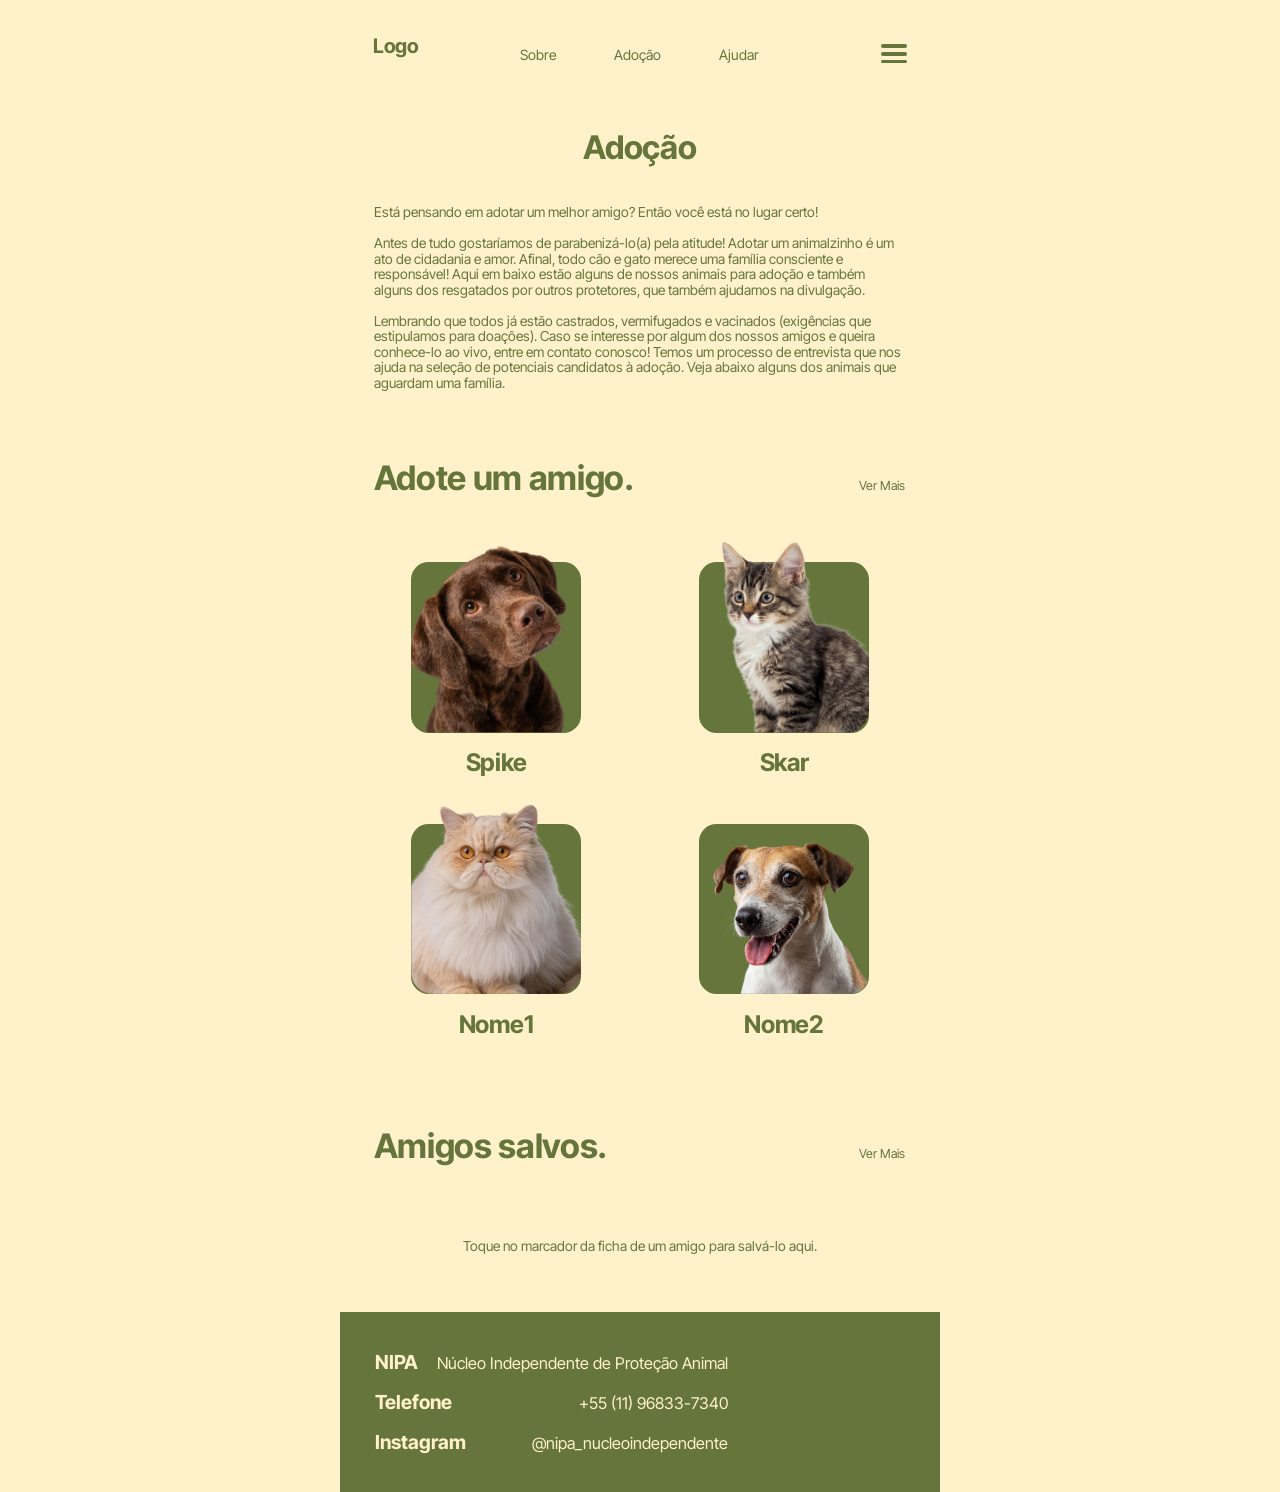
==== adocao.html @ 6dbbf48a "Novo endereco: nipa-animal.github.io Co-Authored-By: Claude Opus 5.5 <noreply@anthropic.com>" ====
<!DOCTYPE html>
<html lang="pt-BR">
<head>
  <meta charset="UTF-8">
  <meta name="viewport" content="width=device-width, initial-scale=1">
  <title>Adoção — NIPA</title>
  <meta name="theme-color" content="#fff2cb">
  <meta name="description" content="Adote um cão ou gato resgatado pelo NIPA. Todos castrados, vermifugados e vacinados, esperando uma família responsável em São Paulo.">
  <link rel="canonical" href="https://nipa-animal.github.io/adocao.html">
  <meta property="og:type" content="website">
  <meta property="og:locale" content="pt_BR">
  <meta property="og:site_name" content="NIPA — Núcleo Independente de Proteção Animal">
  <meta property="og:title" content="Adoção — NIPA">
  <meta property="og:description" content="Adote um cão ou gato resgatado pelo NIPA. Todos castrados, vermifugados e vacinados, esperando uma família responsável em São Paulo.">
  <meta property="og:url" content="https://nipa-animal.github.io/adocao.html">
  <meta property="og:image" content="https://nipa-animal.github.io/assets/Asset%201Imagens.png">
  <link rel="preconnect" href="https://fonts.googleapis.com">
  <link rel="preconnect" href="https://fonts.gstatic.com" crossorigin>
  <link href="https://fonts.googleapis.com/css2?family=Inter+Tight:wght@400;700;800&display=swap" rel="stylesheet">
  <link rel="stylesheet" href="css/style.css">
</head>
<body>
  <header class="header">
    <a class="header__logo" href="index.html">Logo</a>
    <nav class="header__nav" aria-label="Principal">
      <a href="sobre.html">Sobre</a>
      <a href="adocao.html" aria-current="page">Adoção</a>
      <a href="ajudar.html">Ajudar</a>
    </nav>
    <button class="burger" type="button" aria-label="Abrir menu" aria-expanded="false" data-menu-abrir><span></span><span></span><span></span></button>
  </header>

  <main>
    <h1 class="titulo-pag">Adoção</h1>
    <div class="adocao-texto">
      <p>Está pensando em adotar um melhor amigo? Então você está no lugar certo!</p>
      <p>Antes de tudo gostaríamos de parabenizá-lo(a) pela atitude! Adotar um animalzinho é um ato de cidadania e amor. Afinal, todo cão e gato merece uma família consciente e responsável! Aqui em baixo estão alguns de nossos animais para adoção e também alguns dos resgatados por outros protetores, que também ajudamos na divulgação.</p>
      <p>Lembrando que todos já estão castrados, vermifugados e vacinados (exigências que estipulamos para doações). Caso se interesse por algum dos nossos amigos e queira conhece-lo ao vivo, entre em contato conosco! Temos um processo de entrevista que nos ajuda na seleção de potenciais candidatos à adoção. Veja abaixo alguns dos animais que aguardam uma família.</p>
    </div>

    <section aria-labelledby="adote-titulo">
      <div class="secao-head secao-head--adote">
        <h2 id="adote-titulo">Adote um amigo.</h2>
        <a href="adote.html">Ver Mais</a>
      </div>
      <div class="grade" data-grade-adote></div>
    </section>

    <section aria-labelledby="salvos-titulo">
      <div class="secao-head secao-head--salvos">
        <h2 id="salvos-titulo">Amigos salvos.</h2>
        <a href="salvos.html">Ver Mais</a>
      </div>
      <div class="grade grade--salvos" data-grade-salvos></div>
    </section>
  </main>

  <footer class="footer">
    <dl>
      <div class="footer__linha"><dt>NIPA</dt><dd>Núcleo Independente de Proteção Animal</dd></div>
      <div class="footer__linha"><dt>Telefone</dt><dd><a href="tel:+5511968337340">+55 (11) 96833-7340</a></dd></div>
      <div class="footer__linha"><dt>Instagram</dt><dd><a href="https://instagram.com/nipa_nucleoindependente" target="_blank" rel="noopener">@nipa_nucleoindependente</a></dd></div>
    </dl>
  </footer>

  <div class="folha-bg" data-folha-bg hidden>
    <div class="folha" role="dialog" aria-modal="true" aria-labelledby="folha-titulo" data-folha></div>
  </div>

  <script src="js/main.js"></script>
  <script src="js/dados.js"></script>
  <script src="js/folha.js"></script>
  <script src="js/adocao.js"></script>
</body>
</html>
---- css/style.css ----
/* =========================================================
   NIPA — versão mobile, fiel ao layout (prancheta de 480 pt).
   Escala: 1rem = 10 pt do layout (a página inteira escala com a
   largura da tela). Ex.: 26 pt no layout = 2.6rem.
   ========================================================= */

@font-face {
  font-family: "Milligram";
  src: local("Milligram Regular"), local("Milligram-Regular"),
       url("../assets/fonts/Milligram-Regular.woff2") format("woff2"),
       url("../assets/fonts/Milligram-Regular.otf") format("opentype");
  font-weight: 400;
  font-display: swap;
}
@font-face {
  font-family: "Milligram";
  src: local("Milligram Bold"), local("Milligram-Bold"),
       url("../assets/fonts/Milligram-Bold.woff2") format("woff2"),
       url("../assets/fonts/Milligram-Bold.otf") format("opentype");
  font-weight: 700;
  font-display: swap;
}

:root {
  --creme: #fff2cb;
  --verde: #65753c;
  --verde-claro: #8b995f;
  --fonte: "Milligram", "Inter Tight", "Inter", system-ui, sans-serif;
}

*, *::before, *::after { box-sizing: border-box; }
html {
  font-size: min(calc(100vw / 48), 12.5px);
  -webkit-text-size-adjust: 100%;
  text-size-adjust: 100%;
  background: var(--creme);
}
body {
  margin: 0 auto;
  max-width: 48rem;
  background: var(--creme);
  color: var(--verde);
  font-family: var(--fonte);
  font-size: 1.1rem;
  line-height: 1.24rem;
  -webkit-font-smoothing: antialiased;
  overflow-x: clip;
  display: flex; flex-direction: column; min-height: 100vh; min-height: 100dvh;
}
body.travado { overflow: hidden; }
img { display: block; max-width: none; }
a { color: inherit; text-decoration: none; }
h1, h2, h3, p { margin: 0; font-weight: 400; }
h1, h2, h3 { font-weight: 700; letter-spacing: -0.01em; }
button { font: inherit; color: inherit; cursor: pointer; padding: 0; border: 0; background: none; }
:focus-visible { outline: 0.2rem solid var(--verde-claro); outline-offset: 0.2rem; }
.sr-only { position: absolute; width: 1px; height: 1px; overflow: hidden; clip: rect(0 0 0 0); white-space: nowrap; }

/* ---------- Botões ---------- */
.btn {
  display: inline-flex; align-items: center; justify-content: center;
  height: 1.9rem; min-width: 6.2rem; padding: 0 1.2rem;
  border-radius: 0.33rem;
  font-size: 1rem; font-weight: 800; line-height: 1; white-space: nowrap;
}
.btn--creme { background: var(--creme); color: var(--verde); }
.btn--verde { background: var(--verde); color: var(--creme); }

/* ---------- Header (medidas do layout) ---------- */
.header { position: sticky; top: 0; z-index: 80; flex: none; height: 7.27rem; background: var(--creme); transition: box-shadow .25s; }
.header.rolou { box-shadow: 0 0.4rem 1.6rem rgba(47, 56, 24, .12); }
body > main { flex: 1 0 auto; }
body > .footer { flex: none; }
.header__logo { position: absolute; left: 2.66rem; top: 2.85rem; font-size: 1.6rem; line-height: 1.6rem; font-weight: 700; letter-spacing: -0.02em; }
.header__nav a { position: absolute; top: 3.85rem; font-size: 1.13rem; line-height: 1.13rem; }
.header__nav a:nth-child(1) { left: 14.37rem; }
.header__nav a:nth-child(2) { left: 21.89rem; }
.header__nav a:nth-child(3) { left: 30.29rem; }
.burger { position: absolute; left: 43.1rem; top: 3.3rem; width: 2.4rem; height: 1.6rem; }
.burger span { position: absolute; left: 0.2rem; width: 2.05rem; height: 0.284rem; border-radius: 0.2rem; background: var(--verde); }
.burger span:nth-child(1) { top: 0.24rem; }
.burger span:nth-child(2) { top: 0.86rem; }
.burger span:nth-child(3) { top: 1.48rem; }

/* Menu (hambúrguer) */
.menu-bg { position: fixed; inset: 0; z-index: 90; background: rgba(47, 56, 24, .45); opacity: 0; pointer-events: none; transition: opacity .25s; }
.menu {
  position: fixed; top: 0; right: 0; bottom: 0; z-index: 100; width: 26rem;
  background: var(--verde); color: var(--creme); padding: 2.6rem 2.6rem;
  display: flex; flex-direction: column; gap: 1.6rem;
  transform: translateX(100%); transition: transform .3s;
}
.menu-aberto .menu { transform: none; }
.menu-aberto .menu-bg { opacity: 1; pointer-events: auto; }
.menu__fechar { align-self: flex-end; font-size: 3rem; line-height: 1; color: var(--creme); }
.menu a { font-size: 2rem; line-height: 2.4rem; font-weight: 700; }

/* ---------- Footer ---------- */
.footer { background: var(--verde); color: var(--creme); height: 14.4rem; padding-top: 3.3rem; }
.footer--claro { background: var(--creme); color: var(--verde); }
.footer dl { margin: 0; width: 28.3rem; margin-left: 2.77rem; }
.footer__linha { display: flex; justify-content: space-between; align-items: baseline; height: 3.2rem; }
.footer dt { font-size: 1.55rem; line-height: 1.55rem; font-weight: 700; }
.footer dd { margin: 0; font-size: 1.3rem; line-height: 1.3rem; }

/* ---------- Moldura (foto que "sai" do quadrado) ---------- */
.moldura { position: relative; width: 13.65rem; height: 13.65rem; }
.moldura::before { content: ""; position: absolute; inset: 0; background: var(--verde); border-radius: 1.4rem; }
.moldura--creme::before { background: var(--creme); }
.moldura img {
  position: absolute; left: 0; bottom: 0; width: 100%; height: auto;
  clip-path: inset(-100% 0 0 0 round 0 0 1.4rem 1.4rem);
}

/* =========================================================
   HOME
   ========================================================= */
.hero {
  position: relative; height: 24.83rem; color: var(--creme);
  background: url("../assets/Asset 1Imagens.png") center / cover no-repeat;
}
.hero::before { content: ""; position: absolute; inset: 0; background: rgba(139, 153, 95, .42); }
.hero > * { position: relative; }
.hero h1 { position: absolute; left: 2.8rem; top: 9.4rem; font-size: 2.6rem; line-height: 2.93rem; }
.hero p { position: absolute; left: 2.8rem; top: 16.5rem; width: 41rem; font-size: 1.1rem; line-height: 1.28rem; }
.hero .btn { position: absolute; right: 2.75rem; top: 21.17rem; }

.cards { padding: 6rem 2.67rem 5rem; }
.card {
  position: relative; height: 21.8rem; border-radius: 1.4rem;
  background: var(--verde); color: var(--creme); overflow: hidden;
}
.card + .card { margin-top: 5.6rem; }
.card h2 { position: absolute; top: 4.2rem; font-size: 1.35rem; line-height: 1.35rem; }
.card p { position: absolute; font-size: 1.1rem; }
.card .btn { position: absolute; }
.card--adocao h2 { left: 1.83rem; }
.card--adocao p { left: 1.83rem; top: 6.55rem; width: 21.6rem; line-height: 1.24rem; }
.card--adocao .btn { left: 1.73rem; top: 16rem; height: 1.76rem; }
.card--adocao img { position: absolute; left: 15.46rem; bottom: 0; height: 23.7rem; width: auto; }
.card--ajuda h2 { right: 2.53rem; top: 5.1rem; }
.card--ajuda p { right: 2.48rem; top: 7.35rem; width: 21.75rem; line-height: 1.36rem; text-align: right; }
.card--ajuda .btn { right: 2.58rem; top: 16.95rem; height: 1.75rem; }
.card--ajuda img { position: absolute; left: 0; top: 0; width: 100%; height: auto; }

/* Blocos do fluxo sem layout próprio (seguem o estilo dos cards) */
.bloco { margin-top: 5.6rem; border-radius: 1.4rem; padding: 3rem 2.5rem 3.2rem 1.83rem; }
.bloco--verde { background: var(--verde); color: var(--creme); }
.bloco--contorno { border: 0.12rem solid var(--verde); }
.bloco h2 { font-size: 2.6rem; line-height: 2.9rem; margin-bottom: 1.8rem; }
.bloco h3 { font-size: 1.35rem; line-height: 1.6rem; margin: 1.8rem 0 0.6rem; }
.bloco h2 + h3 { margin-top: 0; }
.bloco p { font-size: 1.1rem; line-height: 1.24rem; }
.news { display: flex; gap: 0.7rem; margin-top: 1.8rem; }
.news input {
  flex: 1; min-width: 0; height: 1.9rem; padding: 0 0.9rem;
  border: 0.12rem solid var(--verde); border-radius: 0.33rem; background: transparent;
  color: var(--verde); font: inherit; font-size: 1.05rem;
}
.news input::placeholder { color: var(--verde-claro); }

/* =========================================================
   SOBRE
   ========================================================= */
.facts { padding: 4.75rem 2.75rem 0 2.66rem; }
.facts h2 { font-size: 2.7rem; line-height: 2.7rem; }
.facts__grid { display: grid; grid-template-columns: 1fr 1fr; gap: 1.6rem; margin-top: 2.05rem; }
.fact { border: 0.12rem solid var(--creme); border-radius: 1.16rem; padding: 1.6rem 1.5rem; font-size: 1.1rem; line-height: 1.24rem; }
.fact strong { display: block; font-size: 2.6rem; line-height: 2.6rem; margin-bottom: 0.6rem; }
.pag-sobre { background: var(--verde); color: var(--creme); }
.sobre-logo { text-align: center; font-size: 9rem; line-height: 9rem; letter-spacing: -0.03em; padding-top: 4.3rem; height: 16.73rem; }
.historia {
  margin: 0 2.8rem 0 2.69rem; padding: 2.1rem 2.75rem 2.6rem 1.84rem;
  background: var(--creme); color: var(--verde); border-radius: 1.45rem;
}
.historia h2 { font-size: 2.6rem; line-height: 2.6rem; }
.historia__texto { margin-top: 1.8rem; font-size: 1.1rem; line-height: 1.25rem; hyphens: auto; }
.historia__texto p + p, .historia__texto p + cite, .historia__texto cite + p { margin-top: 1.25rem; }
.historia__texto cite { display: block; font-style: normal; }
.voluntarios { padding: 4.85rem 2.75rem 0 2.66rem; height: 31.96rem; }
.voluntarios h2 { font-size: 2.7rem; line-height: 2.7rem; }
.voluntarios__grid { display: flex; justify-content: space-between; margin-top: 2.05rem; }
.voluntario { width: 11.3rem; text-align: center; }
.voluntario__foto { height: 11.3rem; background: var(--creme); border-radius: 1.16rem; }
.voluntario h3 { font-size: 1.5rem; line-height: 1.5rem; margin-top: 1.65rem; }

/* =========================================================
   ADOÇÃO
   ========================================================= */
.titulo-pag { text-align: center; font-size: 2.6rem; line-height: 2.6rem; padding-top: 3.25rem; }
.adocao-texto { padding: 3.3rem 2.75rem 0 2.7rem; font-size: 1.1rem; line-height: 1.24rem; }
.adocao-texto p + p { margin-top: 1.24rem; }
.secao-head { display: flex; justify-content: space-between; align-items: baseline; padding: 0 2.8rem 0 2.7rem; }
.secao-head h2 { font-size: 2.7rem; line-height: 2.7rem; }
.secao-head a, .secao-head button { font-size: 1rem; }
.secao-head--adote { margin-top: 5.6rem; }
.secao-head--salvos { margin-top: 7.4rem; }
.grade { display: grid; grid-template-columns: repeat(2, 13.65rem); column-gap: 9.4rem; row-gap: 3.95rem; justify-content: center; padding-top: 5.35rem; }
.grade--salvos { padding-top: 6.15rem; padding-bottom: 4.55rem; }
.grade__vazio { grid-column: 1 / -1; text-align: center; padding: 0 2.7rem; }
.animal { display: block; text-align: center; }
.animal h3 { font-size: 1.95rem; line-height: 1.95rem; margin-top: 1.4rem; }

/* =========================================================
   FICHA (sobreposta à página) e demais folhas
   ========================================================= */
.folha-bg {
  position: fixed; inset: 0; z-index: 200; overflow-y: auto;
  background: rgba(47, 56, 24, .55); padding: 4rem 0;
  opacity: 0; pointer-events: none; transition: opacity .25s;
}
.folha-bg.aberta { opacity: 1; pointer-events: auto; }
.folha-bg { perspective: 1400px; }
.folha {
  position: relative; width: 38.5rem; margin: 0 auto; color: var(--verde);
  transform-style: preserve-3d; will-change: transform;
}
.folha__frente {
  position: relative; background: var(--creme); border-radius: 1.4rem; padding: 0 0 2.4rem;
  backface-visibility: hidden; -webkit-backface-visibility: hidden;
  transition: transform .25s ease-out;
  box-shadow: 0 1.6rem 4rem rgba(30, 36, 14, .35);
}
/* Verso da carta (aparece durante o giro) */
.folha__verso {
  position: absolute; inset: 0; border-radius: 1.4rem; transform: rotateY(180deg);
  backface-visibility: hidden; -webkit-backface-visibility: hidden;
  pointer-events: none;
  display: grid; place-items: center; color: var(--creme);
  background:
    repeating-linear-gradient(45deg, rgba(255, 242, 203, .07) 0 1.2rem, transparent 1.2rem 2.4rem),
    var(--verde);
  box-shadow: inset 0 0 0 1.2rem var(--verde), inset 0 0 0 1.45rem var(--creme), 0 1.6rem 4rem rgba(30, 36, 14, .35);
}
.folha__verso span { font-size: 7rem; font-weight: 700; letter-spacing: -0.03em; }
/* Brilho holográfico */
.folha__brilho {
  position: absolute; inset: 0; border-radius: 1.4rem; pointer-events: none; opacity: 0;
  backface-visibility: hidden; -webkit-backface-visibility: hidden;
  background: linear-gradient(115deg, transparent 38%, rgba(255, 255, 255, .7) 46%, rgba(255, 210, 235, .45) 50%, rgba(190, 255, 225, .45) 54%, transparent 62%);
  background-size: 260% 100%; background-position: 150% 0;
  transition: opacity .3s;
}
.folha__brilho.ativo {
  opacity: .5;
  background: radial-gradient(circle at var(--brilho-x, 50%) var(--brilho-y, 30%), rgba(255, 255, 255, .55), transparent 35%);
}
.folha__voltar { position: absolute; left: 2.2rem; top: 1.25rem; width: 1.8rem; height: 1.6rem; display: flex; align-items: center; justify-content: center; }
.folha__voltar img { width: 1.52rem; height: auto; }
.folha__titulo { padding: 4.45rem 0 0 2.65rem; font-size: 2.6rem; line-height: 2.6rem; }

.ficha__topo { position: relative; height: 26.5rem; margin-top: -7.05rem; pointer-events: none; }
.ficha__topo .moldura { position: absolute; left: 2.48rem; top: 10.7rem; width: 15.8rem; height: 15.8rem; }
.ficha__nome { position: absolute; left: 19.67rem; top: 10.95rem; font-size: 2.75rem; line-height: 2.75rem; }
.ficha__dados { position: absolute; left: 19.67rem; top: 14.25rem; margin: 0; padding: 0; list-style: none; font-size: 1.15rem; line-height: 1.36rem; }
.ficha__historia { padding: 2.05rem 3.1rem 0 2.4rem; font-size: 1.1rem; line-height: 1.24rem; }
.ficha__historia p + p { margin-top: 1.24rem; }
.atributos { margin: 2.85rem 3.13rem 0 2.14rem; height: 18.8rem; border-radius: 1.5rem; background: var(--verde); color: var(--creme); padding: 2.65rem 0 0 3.37rem; }
.atributo { height: 3.7rem; }
.atributo__label { display: flex; align-items: center; gap: 0.85rem; padding-left: 0.2rem; font-size: 1.15rem; line-height: 1.15rem; }
.atributo__label svg { width: 0.8rem; height: 0.8rem; flex: none; }
.barra { margin-top: 0.9rem; width: 26.6rem; height: 0.34rem; border-radius: 0.2rem; background: var(--verde-claro); overflow: hidden; }
.barra i { display: block; height: 100%; width: 0; border-radius: 0.2rem; background: var(--creme); transition: width .7s ease; }
.ficha__acoes { display: flex; justify-content: flex-end; align-items: center; gap: 1.55rem; margin: 3.2rem 3.25rem 0 0; }
.btn-salvar { width: 1.4rem; height: 1.8rem; color: var(--verde); }
.btn-salvar svg { width: 100%; height: 100%; display: block; }
.btn-salvar .cheio { opacity: 0; }
.btn-salvar[aria-pressed="true"] .cheio { opacity: 1; }
.ficha__acoes .btn { height: 1.85rem; }
.ficha__nota { padding: 2.25rem 2rem 0 2.4rem; font-size: 0.92rem; line-height: 1.1rem; }

/* Questionário / notificação (sem layout próprio: seguem o estilo da ficha) */
.form { padding: 2rem 2.6rem 0 2.6rem; }
.form h3 { font-size: 1.5rem; line-height: 1.5rem; margin: 1.6rem 0 1rem; }
.form h3:first-child { margin-top: 0; }
.form label { display: block; font-size: 1.05rem; line-height: 1.3rem; margin-bottom: 0.9rem; }
.form input, .form textarea {
  display: block; width: 100%; margin-top: 0.35rem; padding: 0.6rem 0.8rem;
  border: 0.12rem solid var(--verde); border-radius: 0.5rem; background: transparent;
  color: var(--verde); font: inherit; font-size: 1.1rem;
}
.form textarea { min-height: 5.5rem; resize: vertical; }
.form__acoes { display: flex; justify-content: flex-end; margin-top: 1.6rem; }
.form__intro { padding: 2rem 2.6rem 0; font-size: 1.1rem; line-height: 1.3rem; }

/* =========================================================
   AMIGOS SALVOS
   ========================================================= */
.salvos { padding: 4.64rem 0 7.86rem 2.65rem; }
.salvo {
  position: relative; width: 41.35rem; height: 18.5rem; border-radius: 1.45rem;
  border: 0.12rem solid var(--verde); background: var(--creme); color: var(--verde);
}
.salvo + .salvo { margin-top: 4.13rem; }
.salvo--ativo { background: var(--verde); color: var(--creme); border-color: var(--verde); }
.salvo .moldura { position: absolute; left: 1.52rem; top: 2.86rem; }
.salvo__nome { position: absolute; left: 16.78rem; top: 3.0rem; font-size: 1.95rem; line-height: 1.95rem; }
.salvo__info { position: absolute; left: 16.78rem; top: 5.5rem; font-size: 1.15rem; line-height: 1.34rem; }
.salvo__info .linha2 { margin-top: 0.43rem; }
.salvo__info strong { display: block; font-weight: 700; }
.salvo__acoes { position: absolute; left: 16.78rem; top: 14.56rem; display: flex; gap: 0.47rem; }
.salvo__acoes .btn { height: 1.9rem; }
.salvo--ativo .salvo__acoes .btn { background: var(--creme); color: var(--verde); }
.btn-ico { width: 2.21rem; height: 1.9rem; border-radius: 0.33rem; background: var(--creme); color: var(--verde); display: inline-flex; align-items: center; justify-content: center; }
.btn-ico[aria-pressed="true"] { background: var(--verde-claro); color: var(--creme); }
.ico { display: block; width: 0.9rem; height: 0.9rem; background: currentColor; -webkit-mask: var(--ico) center / contain no-repeat; mask: var(--ico) center / contain no-repeat; }
.ico--sino { --ico: url("../assets/Asset%2017Icones.svg"); }
.ico--fixar { --ico: url("../assets/Asset%2018Icones.svg"); }
.mini {
  position: absolute; left: 33.47rem; top: 2.86rem; width: 6.02rem; height: 13.65rem;
  border-radius: 0.9rem; background: var(--verde); color: var(--creme);
}
.salvo--ativo .mini { background: var(--creme); color: var(--verde); }
.mini__barra { position: absolute; top: 1.35rem; width: 0.2rem; height: 9.75rem; border-radius: 0.1rem; background: var(--verde-claro); overflow: hidden; }
.mini__barra i { position: absolute; left: 0; right: 0; bottom: 0; background: currentColor; }
.mini__ico { position: absolute; top: 11.8rem; width: 0.6rem; height: 0.6rem; transform: translateX(-0.2rem); }
.mini__ico svg { width: 100%; height: 100%; display: block; }

/* =========================================================
   AJUDAR
   ========================================================= */
.faixa { position: relative; }
.faixa--verde { background: var(--verde); }
.faixa--creme { background: var(--creme); }
.ajuda { position: relative; margin: 0 2.3rem 0 2.69rem; border-radius: 1.37rem; }
.faixa--verde .ajuda { background: var(--creme); color: var(--verde); }
.faixa--creme .ajuda { background: var(--verde); color: var(--creme); }
.ajuda h2 { position: absolute; font-size: 2.65rem; line-height: 3.1rem; }
.ajuda p { position: absolute; font-size: 1.1rem; line-height: 1.24rem; }
.ajuda .btn { position: absolute; height: 1.93rem; }
.ajuda img { position: absolute; }

.ajudar-titulo { text-align: center; color: var(--creme); font-size: 2.7rem; line-height: 2.7rem; padding-top: 4.15rem; height: 13.21rem; }

.ajuda--dinheiro { height: 14.9rem; }
.ajuda--dinheiro h2 { left: 1.61rem; top: 2.15rem; }
.ajuda--dinheiro p { left: 1.7rem; top: 6.75rem; width: 23.5rem; }
.ajuda--dinheiro .btn { left: 1.67rem; top: 10.36rem; }
.ajuda--dinheiro img { left: 0; bottom: 0; width: 100%; height: auto; clip-path: inset(-100% 0 0 0 round 0 0 1.37rem 1.37rem); }
.faixa--dinheiro { padding-bottom: 3.78rem; }

.faixa--itens { padding: 3.28rem 0 3.33rem; }
.ajuda--itens { height: 19.97rem; overflow: hidden; }
.ajuda--itens img { left: 0; bottom: 0; width: 100%; height: auto; }
.ajuda--itens h2 { right: 2.83rem; top: 2.03rem; text-align: right; }
.ajuda--itens p { right: 2.78rem; top: 9.85rem; width: 26rem; text-align: right; }
.ajuda--itens .btn { right: 2.83rem; top: 14.6rem; }

.faixa--voluntario { padding: 4.16rem 0 4.19rem; }
.ajuda--voluntario { height: 23.51rem; overflow: hidden; }
.ajuda--voluntario img { left: 0; top: 0; width: 100%; height: auto; }
.ajuda--voluntario h2 { left: 1.55rem; top: 2.32rem; }
.ajuda--voluntario p { left: 1.67rem; top: 6.75rem; width: 24.6rem; line-height: 1.26rem; }
.ajuda--voluntario .btn { left: 1.67rem; top: 17.53rem; }

.faixa--parcerias { padding: 4.58rem 0 4.61rem; }
.parcerias { margin: 0 2.3rem 0 2.69rem; height: 41.08rem; border-radius: 1.37rem; background: var(--verde); color: var(--creme); text-align: center; padding-top: 2.75rem; }
.parcerias h2 { font-size: 2.65rem; line-height: 2.65rem; }
.parcerias p { font-size: 1.1rem; line-height: 1.24rem; }
.parcerias__p1 { margin-top: 1.75rem; }
.parcerias__p2 { margin-top: 1.23rem; }
.parcerias__grid { display: flex; justify-content: space-between; padding: 0 2.75rem 0 2.95rem; margin-top: 2.05rem; }
.parceiro { width: 9.85rem; }
.parceiro__logo { height: 9.82rem; border-radius: 1.37rem; background: var(--creme); }
.parceiro h3 { font-size: 1.12rem; line-height: 1.37rem; margin-top: 1.05rem; }
.parcerias__p3 { margin-top: 3.4rem; padding: 0 3rem; }
.parcerias .btn { margin-top: 2.9rem; }

.faixa--loja { padding: 4.14rem 0 4.13rem; }

.faixa--rifas { padding: 3.29rem 0 6.7rem; }
.ajuda--rifas { margin-left: 2.5rem; height: 21.26rem; overflow: hidden; }
.ajuda--rifas img { left: -7.1rem; top: 0.2rem; width: 31rem; height: auto; }
.ajuda--rifas h2 { right: 2.8rem; top: 2.05rem; text-align: right; line-height: 3.15rem; }
.ajuda--rifas p { right: 2.77rem; top: 9.85rem; width: 23.4rem; text-align: right; line-height: 1.25rem; }
.ajuda--rifas .btn { right: 2.77rem; top: 16.26rem; }
.ajuda--loja { height: 18.65rem; }
.ajuda--loja h2 { left: 1.5rem; top: 2.0rem; width: 27rem; }
.ajuda--loja p { left: 1.67rem; top: 9.25rem; width: 24.6rem; }
.ajuda--loja .btn { left: 1.67rem; top: 13.19rem; }
.ajuda--loja img { left: 26.68rem; top: 1.9rem; width: 15.06rem; height: auto; }

/* Doação via Pix (abre ao tocar em "Doe Aqui") */
.pix { display: grid; grid-template-rows: 0fr; transition: grid-template-rows .4s ease; margin: 0 2.3rem 0 2.69rem; }
.pix.aberto { grid-template-rows: 1fr; }
.pix__wrap { overflow: hidden; }
.pix__card { margin-top: 2rem; background: var(--creme); color: var(--verde); border-radius: 1.37rem; padding: 2.2rem 1.67rem 2.4rem; }
.pix h3 { font-size: 2.65rem; line-height: 3.1rem; }
.pix__rotulo { display: block; font-weight: 700; font-size: 1.1rem; margin: 1.6rem 0 0.7rem; }
.valores { display: grid; grid-template-columns: repeat(4, 1fr); gap: 0.7rem; }
.valores button { height: 2.6rem; border: 0.12rem solid var(--verde); border-radius: 0.33rem; font-weight: 800; font-size: 1.1rem; color: var(--verde); }
.valores button[aria-pressed="true"] { background: var(--verde); color: var(--creme); }
.pix__outro { position: relative; margin-top: 0.7rem; }
.pix__outro span { position: absolute; left: 0.9rem; top: 50%; transform: translateY(-50%); font-weight: 700; }
.pix__outro input { width: 100%; height: 2.8rem; padding: 0 0.9rem 0 3rem; border: 0.12rem solid var(--verde); border-radius: 0.33rem; background: transparent; color: var(--verde); font: inherit; font-size: 1.2rem; }
.pix__erro { font-size: 0.95rem; margin-top: 0.4rem; }
.copiavel { display: flex; gap: 0.7rem; }
.copiavel code, .copiavel input {
  flex: 1; min-width: 0; height: 2.6rem; display: flex; align-items: center; padding: 0 0.9rem;
  border: 0.12rem dashed var(--verde-claro); border-radius: 0.33rem; background: transparent;
  font-family: ui-monospace, Consolas, monospace; font-size: 1rem; color: var(--verde);
  overflow: hidden; white-space: nowrap; text-overflow: ellipsis;
}
.copiavel .btn { height: 2.6rem; min-width: 8rem; }
.pix__qr { margin: 2rem auto 0; width: 22rem; padding: 1.4rem; background: #fff; border-radius: 1.37rem; }
.pix__qr svg { display: block; width: 100%; height: auto; }
.pix__valor { text-align: center; margin-top: 1rem; font-size: 1.1rem; }
.pix__valor strong { display: block; font-size: 1.6rem; line-height: 2rem; }

/* =========================================================
   TRANSIÇÕES ENTRE PÁGINAS
   Navegadores com View Transitions (Chrome, Edge, Safari 18+):
   o header fica parado e o conteúdo desliza na direção da navegação.
   ========================================================= */
@view-transition { navigation: auto; }

.header { view-transition-name: cabecalho; }

::view-transition-group(root) { animation-duration: .6s; }
::view-transition-old(root) { animation: pg-sair .32s cubic-bezier(.4, 0, 1, 1) both; }
::view-transition-new(root) { animation: pg-entrar .6s cubic-bezier(.16, .84, .3, 1) .08s both; }

/* Avançando no menu (ex.: Sobre → Adoção): conteúdo vem da direita */
html:active-view-transition-type(avancar)::view-transition-old(root) { animation-name: pg-sair-esq; }
html:active-view-transition-type(avancar)::view-transition-new(root) { animation-name: pg-entrar-dir; }
/* Voltando (ex.: Ajudar → Sobre): conteúdo vem da esquerda */
html:active-view-transition-type(voltar)::view-transition-old(root) { animation-name: pg-sair-dir; }
html:active-view-transition-type(voltar)::view-transition-new(root) { animation-name: pg-entrar-esq; }

/* O header só faz um leve "respiro" */
::view-transition-old(cabecalho), ::view-transition-new(cabecalho) { animation: none; mix-blend-mode: normal; }
::view-transition-group(cabecalho) { animation-duration: .5s; z-index: 2; }

@keyframes pg-sair      { to   { opacity: 0; transform: translateY(-2.4rem) scale(.985); } }
@keyframes pg-entrar    { from { opacity: 0; transform: translateY(4rem) scale(1.01); } }
@keyframes pg-sair-esq  { to   { opacity: 0; transform: translateX(-18%) scale(.96); } }
@keyframes pg-entrar-dir{ from { opacity: 0; transform: translateX(28%) scale(1.02); } }
@keyframes pg-sair-dir  { to   { opacity: 0; transform: translateX(18%) scale(.96); } }
@keyframes pg-entrar-esq{ from { opacity: 0; transform: translateX(-28%) scale(1.02); } }

/* Alternativa para navegadores sem View Transitions (ex.: Firefox) */
.sem-vt main, .sem-vt footer { animation: pg-entrar .6s cubic-bezier(.16, .84, .3, 1) both; }
.sem-vt.saindo main, .sem-vt.saindo footer { animation: pg-sair .28s cubic-bezier(.4, 0, 1, 1) both; }

/* Conteúdo que aparece com "Ver Mais" */
.surgir { animation: surgir .5s cubic-bezier(.16, .84, .3, 1) both; }
@keyframes surgir { from { opacity: 0; transform: translateY(2rem) scale(.96); } }

@media (prefers-reduced-motion: reduce) {
  *, *::before, *::after { transition: none !important; animation: none !important; }
  ::view-transition-group(*), ::view-transition-old(*), ::view-transition-new(*) { animation: none !important; }
}

/* =========================================================
   ADOTE UM AMIGO (lista completa, mesmo estilo de Amigos salvos)
   ========================================================= */
.ico--salvar { --ico: url("../assets/Asset%2016Icones.svg"); width: 0.8rem; height: 1.05rem; }
.salvo__foto { position: absolute; left: 1.52rem; top: 2.86rem; display: block; }
.salvo__foto .moldura { position: relative; left: 0; top: 0; }
.salvo__foto:focus-visible { outline-offset: 0.4rem; border-radius: 1.4rem; }
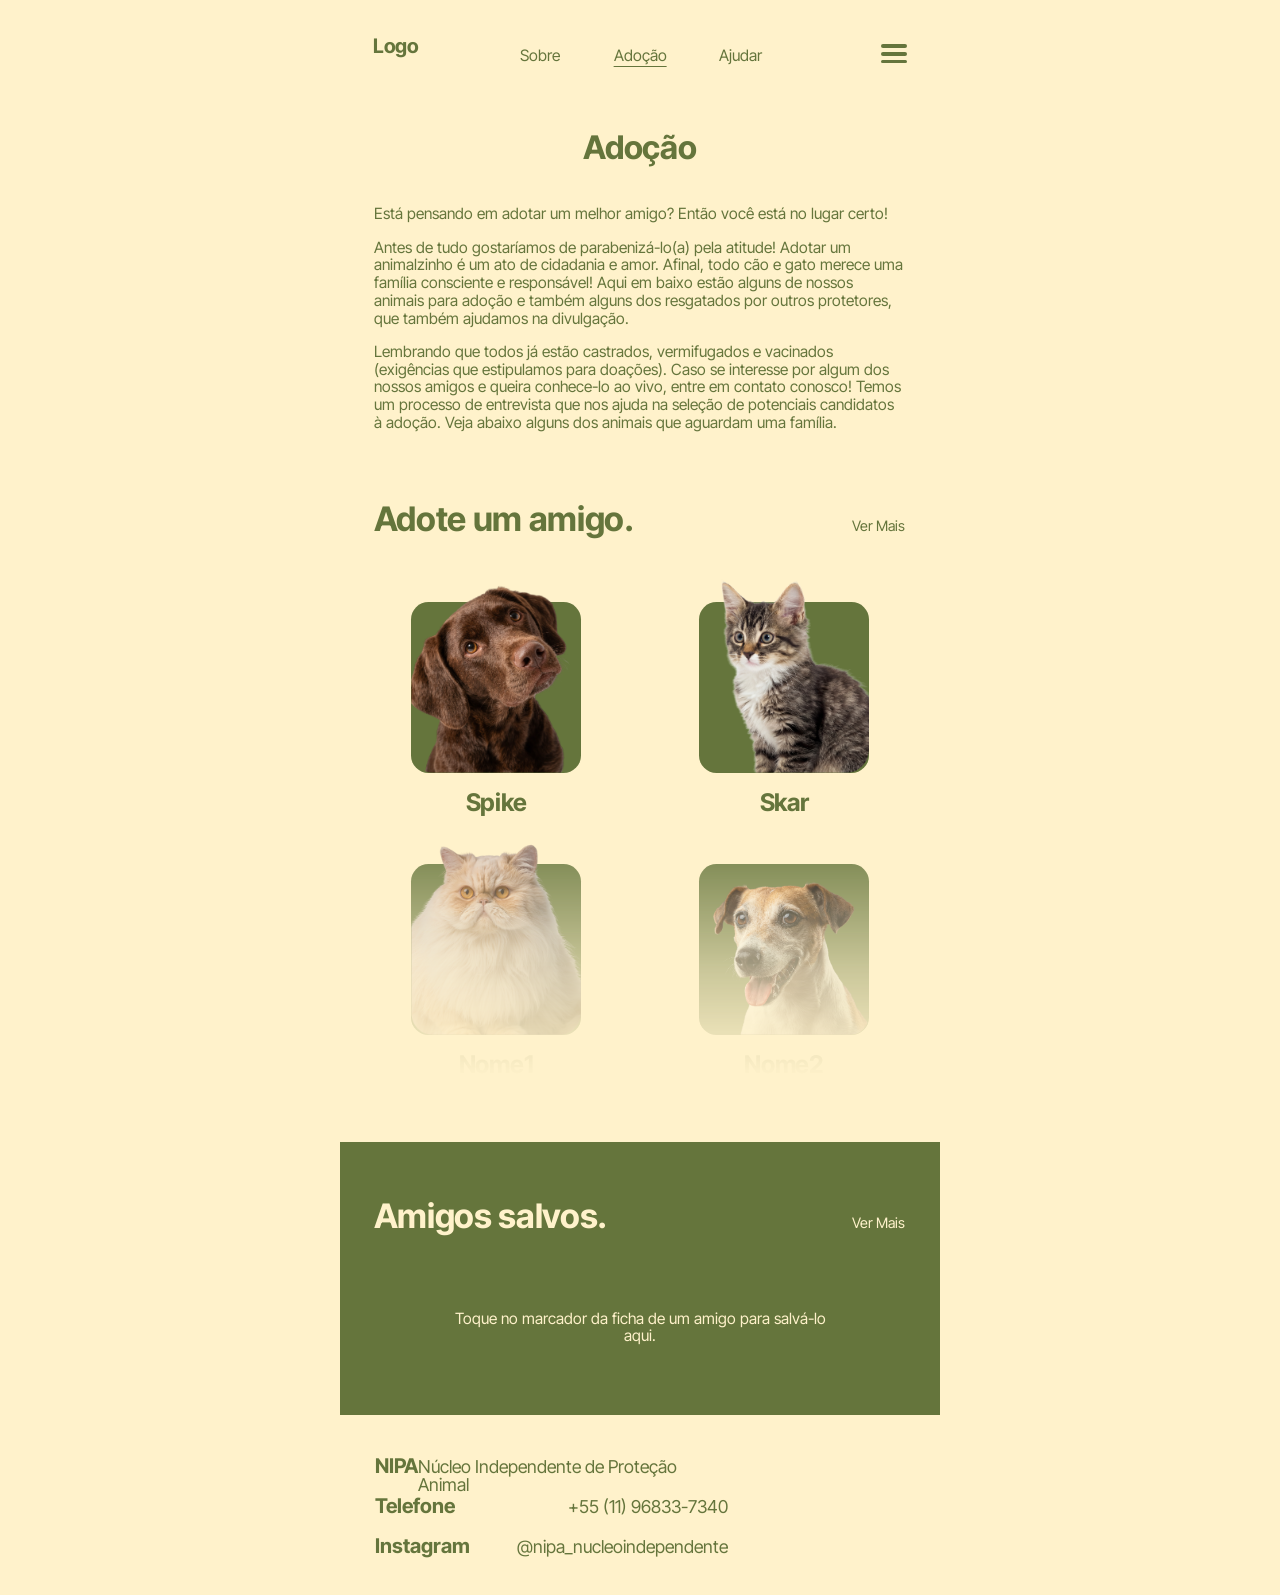
==== commit ff9b3102: "Fonte maior, Amigos salvos invertido com fade, Homepage no menu e pagina atual sublinhada Co-Authore" ====
--- a/adocao.html
+++ b/adocao.html
@@ -46,7 +46,7 @@
       <div class="grade" data-grade-adote></div>
     </section>
 
-    <section aria-labelledby="salvos-titulo">
+    <section class="faixa-salvos" aria-labelledby="salvos-titulo">
       <div class="secao-head secao-head--salvos">
         <h2 id="salvos-titulo">Amigos salvos.</h2>
         <a href="salvos.html">Ver Mais</a>
@@ -55,7 +55,7 @@
     </section>
   </main>
 
-  <footer class="footer">
+  <footer class="footer footer--claro">
     <dl>
       <div class="footer__linha"><dt>NIPA</dt><dd>Núcleo Independente de Proteção Animal</dd></div>
       <div class="footer__linha"><dt>Telefone</dt><dd><a href="tel:+5511968337340">+55 (11) 96833-7340</a></dd></div>
--- a/css/style.css
+++ b/css/style.css
@@ -41,8 +41,8 @@
   background: var(--creme);
   color: var(--verde);
   font-family: var(--fonte);
-  font-size: 1.1rem;
-  line-height: 1.24rem;
+  font-size: 1.24rem;
+  line-height: 1.42rem;
   -webkit-font-smoothing: antialiased;
   overflow-x: clip;
   display: flex; flex-direction: column; min-height: 100vh; min-height: 100dvh;
@@ -61,7 +61,7 @@
   display: inline-flex; align-items: center; justify-content: center;
   height: 1.9rem; min-width: 6.2rem; padding: 0 1.2rem;
   border-radius: 0.33rem;
-  font-size: 1rem; font-weight: 800; line-height: 1; white-space: nowrap;
+  font-size: 1.12rem; font-weight: 800; line-height: 1; white-space: nowrap;
 }
 .btn--creme { background: var(--creme); color: var(--verde); }
 .btn--verde { background: var(--verde); color: var(--creme); }
@@ -72,7 +72,7 @@
 body > main { flex: 1 0 auto; }
 body > .footer { flex: none; }
 .header__logo { position: absolute; left: 2.66rem; top: 2.85rem; font-size: 1.6rem; line-height: 1.6rem; font-weight: 700; letter-spacing: -0.02em; }
-.header__nav a { position: absolute; top: 3.85rem; font-size: 1.13rem; line-height: 1.13rem; }
+.header__nav a { position: absolute; top: 3.85rem; font-size: 1.26rem; line-height: 1.26rem; }
 .header__nav a:nth-child(1) { left: 14.37rem; }
 .header__nav a:nth-child(2) { left: 21.89rem; }
 .header__nav a:nth-child(3) { left: 30.29rem; }
@@ -93,15 +93,19 @@
 .menu-aberto .menu { transform: none; }
 .menu-aberto .menu-bg { opacity: 1; pointer-events: auto; }
 .menu__fechar { align-self: flex-end; font-size: 3rem; line-height: 1; color: var(--creme); }
-.menu a { font-size: 2rem; line-height: 2.4rem; font-weight: 700; }
+.menu a { font-size: 2rem; line-height: 2.4rem; font-weight: 700; text-underline-offset: 0.45rem; text-decoration-thickness: 0.16rem; }
+.menu a[aria-current="page"] { text-decoration-line: underline; }
+/* Página atual sublinhada no header */
+.header__nav a { text-underline-offset: 0.38rem; text-decoration-thickness: 0.1rem; }
+.header__nav a[aria-current="page"] { text-decoration-line: underline; }
 
 /* ---------- Footer ---------- */
 .footer { background: var(--verde); color: var(--creme); height: 14.4rem; padding-top: 3.3rem; }
 .footer--claro { background: var(--creme); color: var(--verde); }
 .footer dl { margin: 0; width: 28.3rem; margin-left: 2.77rem; }
 .footer__linha { display: flex; justify-content: space-between; align-items: baseline; height: 3.2rem; }
-.footer dt { font-size: 1.55rem; line-height: 1.55rem; font-weight: 700; }
-.footer dd { margin: 0; font-size: 1.3rem; line-height: 1.3rem; }
+.footer dt { font-size: 1.62rem; line-height: 1.62rem; font-weight: 700; }
+.footer dd { margin: 0; font-size: 1.42rem; line-height: 1.42rem; }
 
 /* ---------- Moldura (foto que "sai" do quadrado) ---------- */
 .moldura { position: relative; width: 13.65rem; height: 13.65rem; }
@@ -122,7 +126,7 @@
 .hero::before { content: ""; position: absolute; inset: 0; background: rgba(139, 153, 95, .42); }
 .hero > * { position: relative; }
 .hero h1 { position: absolute; left: 2.8rem; top: 9.4rem; font-size: 2.6rem; line-height: 2.93rem; }
-.hero p { position: absolute; left: 2.8rem; top: 16.5rem; width: 41rem; font-size: 1.1rem; line-height: 1.28rem; }
+.hero p { position: absolute; left: 2.8rem; top: 16.5rem; width: 41rem; font-size: 1.24rem; line-height: 1.45rem; }
 .hero .btn { position: absolute; right: 2.75rem; top: 21.17rem; }
 
 .cards { padding: 6rem 2.67rem 5rem; }
@@ -132,14 +136,14 @@
 }
 .card + .card { margin-top: 5.6rem; }
 .card h2 { position: absolute; top: 4.2rem; font-size: 1.35rem; line-height: 1.35rem; }
-.card p { position: absolute; font-size: 1.1rem; }
+.card p { position: absolute; font-size: 1.24rem; }
 .card .btn { position: absolute; }
 .card--adocao h2 { left: 1.83rem; }
-.card--adocao p { left: 1.83rem; top: 6.55rem; width: 21.6rem; line-height: 1.24rem; }
+.card--adocao p { left: 1.83rem; top: 6.55rem; width: 21.6rem; line-height: 1.42rem; }
 .card--adocao .btn { left: 1.73rem; top: 16rem; height: 1.76rem; }
 .card--adocao img { position: absolute; left: 15.46rem; bottom: 0; height: 23.7rem; width: auto; }
 .card--ajuda h2 { right: 2.53rem; top: 5.1rem; }
-.card--ajuda p { right: 2.48rem; top: 7.35rem; width: 21.75rem; line-height: 1.36rem; text-align: right; }
+.card--ajuda p { right: 2.48rem; top: 7.35rem; width: 21.75rem; line-height: 1.52rem; text-align: right; }
 .card--ajuda .btn { right: 2.58rem; top: 16.95rem; height: 1.75rem; }
 .card--ajuda img { position: absolute; left: 0; top: 0; width: 100%; height: auto; }
 
@@ -150,12 +154,12 @@
 .bloco h2 { font-size: 2.6rem; line-height: 2.9rem; margin-bottom: 1.8rem; }
 .bloco h3 { font-size: 1.35rem; line-height: 1.6rem; margin: 1.8rem 0 0.6rem; }
 .bloco h2 + h3 { margin-top: 0; }
-.bloco p { font-size: 1.1rem; line-height: 1.24rem; }
+.bloco p { font-size: 1.24rem; line-height: 1.42rem; }
 .news { display: flex; gap: 0.7rem; margin-top: 1.8rem; }
 .news input {
   flex: 1; min-width: 0; height: 1.9rem; padding: 0 0.9rem;
   border: 0.12rem solid var(--verde); border-radius: 0.33rem; background: transparent;
-  color: var(--verde); font: inherit; font-size: 1.05rem;
+  color: var(--verde); font: inherit; font-size: 1.18rem;
 }
 .news input::placeholder { color: var(--verde-claro); }
 
@@ -165,7 +169,7 @@
 .facts { padding: 4.75rem 2.75rem 0 2.66rem; }
 .facts h2 { font-size: 2.7rem; line-height: 2.7rem; }
 .facts__grid { display: grid; grid-template-columns: 1fr 1fr; gap: 1.6rem; margin-top: 2.05rem; }
-.fact { border: 0.12rem solid var(--creme); border-radius: 1.16rem; padding: 1.6rem 1.5rem; font-size: 1.1rem; line-height: 1.24rem; }
+.fact { border: 0.12rem solid var(--creme); border-radius: 1.16rem; padding: 1.6rem 1.5rem; font-size: 1.24rem; line-height: 1.42rem; }
 .fact strong { display: block; font-size: 2.6rem; line-height: 2.6rem; margin-bottom: 0.6rem; }
 .pag-sobre { background: var(--verde); color: var(--creme); }
 .sobre-logo { text-align: center; font-size: 9rem; line-height: 9rem; letter-spacing: -0.03em; padding-top: 4.3rem; height: 16.73rem; }
@@ -174,7 +178,7 @@
   background: var(--creme); color: var(--verde); border-radius: 1.45rem;
 }
 .historia h2 { font-size: 2.6rem; line-height: 2.6rem; }
-.historia__texto { margin-top: 1.8rem; font-size: 1.1rem; line-height: 1.25rem; hyphens: auto; }
+.historia__texto { margin-top: 1.8rem; font-size: 1.24rem; line-height: 1.42rem; hyphens: auto; }
 .historia__texto p + p, .historia__texto p + cite, .historia__texto cite + p { margin-top: 1.25rem; }
 .historia__texto cite { display: block; font-style: normal; }
 .voluntarios { padding: 4.85rem 2.75rem 0 2.66rem; height: 31.96rem; }
@@ -188,15 +192,20 @@
    ADOÇÃO
    ========================================================= */
 .titulo-pag { text-align: center; font-size: 2.6rem; line-height: 2.6rem; padding-top: 3.25rem; }
-.adocao-texto { padding: 3.3rem 2.75rem 0 2.7rem; font-size: 1.1rem; line-height: 1.24rem; }
+.adocao-texto { padding: 3.3rem 2.75rem 0 2.7rem; font-size: 1.24rem; line-height: 1.42rem; }
 .adocao-texto p + p { margin-top: 1.24rem; }
 .secao-head { display: flex; justify-content: space-between; align-items: baseline; padding: 0 2.8rem 0 2.7rem; }
 .secao-head h2 { font-size: 2.7rem; line-height: 2.7rem; }
-.secao-head a, .secao-head button { font-size: 1rem; }
+.secao-head a, .secao-head button { font-size: 1.15rem; }
 .secao-head--adote { margin-top: 5.6rem; }
-.secao-head--salvos { margin-top: 7.4rem; }
+.secao-head--salvos { padding-top: 4.6rem; }
+/* Amigos salvos com as cores invertidas (faixa verde, molduras e textos claros) */
+.faixa-salvos { margin-top: 5.2rem; background: var(--verde); color: var(--creme); }
+.faixa-salvos .grade__vazio { color: var(--creme); }
 .grade { display: grid; grid-template-columns: repeat(2, 13.65rem); column-gap: 9.4rem; row-gap: 3.95rem; justify-content: center; padding-top: 5.35rem; }
-.grade--salvos { padding-top: 6.15rem; padding-bottom: 4.55rem; }
+.grade--salvos { padding-top: 6.15rem; padding-bottom: 5.6rem; }
+/* Fade na última linha: dá a impressão de que há mais amigos */
+.grade--fade { -webkit-mask-image: linear-gradient(to bottom, #000 52%, rgba(0,0,0,.35) 80%, transparent 100%); mask-image: linear-gradient(to bottom, #000 52%, rgba(0,0,0,.35) 80%, transparent 100%); }
 .grade__vazio { grid-column: 1 / -1; text-align: center; padding: 0 2.7rem; }
 .animal { display: block; text-align: center; }
 .animal h3 { font-size: 1.95rem; line-height: 1.95rem; margin-top: 1.4rem; }
@@ -252,12 +261,12 @@
 .ficha__topo { position: relative; height: 26.5rem; margin-top: -7.05rem; pointer-events: none; }
 .ficha__topo .moldura { position: absolute; left: 2.48rem; top: 10.7rem; width: 15.8rem; height: 15.8rem; }
 .ficha__nome { position: absolute; left: 19.67rem; top: 10.95rem; font-size: 2.75rem; line-height: 2.75rem; }
-.ficha__dados { position: absolute; left: 19.67rem; top: 14.25rem; margin: 0; padding: 0; list-style: none; font-size: 1.15rem; line-height: 1.36rem; }
-.ficha__historia { padding: 2.05rem 3.1rem 0 2.4rem; font-size: 1.1rem; line-height: 1.24rem; }
+.ficha__dados { position: absolute; left: 19.67rem; top: 14.25rem; margin: 0; padding: 0; list-style: none; font-size: 1.28rem; line-height: 1.52rem; }
+.ficha__historia { padding: 2.05rem 3.1rem 0 2.4rem; font-size: 1.24rem; line-height: 1.42rem; }
 .ficha__historia p + p { margin-top: 1.24rem; }
 .atributos { margin: 2.85rem 3.13rem 0 2.14rem; height: 18.8rem; border-radius: 1.5rem; background: var(--verde); color: var(--creme); padding: 2.65rem 0 0 3.37rem; }
 .atributo { height: 3.7rem; }
-.atributo__label { display: flex; align-items: center; gap: 0.85rem; padding-left: 0.2rem; font-size: 1.15rem; line-height: 1.15rem; }
+.atributo__label { display: flex; align-items: center; gap: 0.85rem; padding-left: 0.2rem; font-size: 1.28rem; line-height: 1.15rem; }
 .atributo__label svg { width: 0.8rem; height: 0.8rem; flex: none; }
 .barra { margin-top: 0.9rem; width: 26.6rem; height: 0.34rem; border-radius: 0.2rem; background: var(--verde-claro); overflow: hidden; }
 .barra i { display: block; height: 100%; width: 0; border-radius: 0.2rem; background: var(--creme); transition: width .7s ease; }
@@ -267,21 +276,21 @@
 .btn-salvar .cheio { opacity: 0; }
 .btn-salvar[aria-pressed="true"] .cheio { opacity: 1; }
 .ficha__acoes .btn { height: 1.85rem; }
-.ficha__nota { padding: 2.25rem 2rem 0 2.4rem; font-size: 0.92rem; line-height: 1.1rem; }
+.ficha__nota { padding: 2.25rem 2rem 0 2.4rem; font-size: 1.04rem; line-height: 1.26rem; }
 
 /* Questionário / notificação (sem layout próprio: seguem o estilo da ficha) */
 .form { padding: 2rem 2.6rem 0 2.6rem; }
 .form h3 { font-size: 1.5rem; line-height: 1.5rem; margin: 1.6rem 0 1rem; }
 .form h3:first-child { margin-top: 0; }
-.form label { display: block; font-size: 1.05rem; line-height: 1.3rem; margin-bottom: 0.9rem; }
+.form label { display: block; font-size: 1.18rem; line-height: 1.46rem; margin-bottom: 0.9rem; }
 .form input, .form textarea {
   display: block; width: 100%; margin-top: 0.35rem; padding: 0.6rem 0.8rem;
   border: 0.12rem solid var(--verde); border-radius: 0.5rem; background: transparent;
-  color: var(--verde); font: inherit; font-size: 1.1rem;
+  color: var(--verde); font: inherit; font-size: 1.24rem;
 }
 .form textarea { min-height: 5.5rem; resize: vertical; }
 .form__acoes { display: flex; justify-content: flex-end; margin-top: 1.6rem; }
-.form__intro { padding: 2rem 2.6rem 0; font-size: 1.1rem; line-height: 1.3rem; }
+.form__intro { padding: 2rem 2.6rem 0; font-size: 1.24rem; line-height: 1.46rem; }
 
 /* =========================================================
    AMIGOS SALVOS
@@ -295,7 +304,7 @@
 .salvo--ativo { background: var(--verde); color: var(--creme); border-color: var(--verde); }
 .salvo .moldura { position: absolute; left: 1.52rem; top: 2.86rem; }
 .salvo__nome { position: absolute; left: 16.78rem; top: 3.0rem; font-size: 1.95rem; line-height: 1.95rem; }
-.salvo__info { position: absolute; left: 16.78rem; top: 5.5rem; font-size: 1.15rem; line-height: 1.34rem; }
+.salvo__info { position: absolute; left: 16.78rem; top: 5.5rem; font-size: 1.28rem; line-height: 1.5rem; }
 .salvo__info .linha2 { margin-top: 0.43rem; }
 .salvo__info strong { display: block; font-weight: 700; }
 .salvo__acoes { position: absolute; left: 16.78rem; top: 14.56rem; display: flex; gap: 0.47rem; }
@@ -326,7 +335,7 @@
 .faixa--verde .ajuda { background: var(--creme); color: var(--verde); }
 .faixa--creme .ajuda { background: var(--verde); color: var(--creme); }
 .ajuda h2 { position: absolute; font-size: 2.65rem; line-height: 3.1rem; }
-.ajuda p { position: absolute; font-size: 1.1rem; line-height: 1.24rem; }
+.ajuda p { position: absolute; font-size: 1.24rem; line-height: 1.42rem; }
 .ajuda .btn { position: absolute; height: 1.93rem; }
 .ajuda img { position: absolute; }
 
@@ -347,33 +356,33 @@
 .ajuda--itens .btn { right: 2.83rem; top: 14.6rem; }
 
 .faixa--voluntario { padding: 4.16rem 0 4.19rem; }
-.ajuda--voluntario { height: 23.51rem; overflow: hidden; }
+.ajuda--voluntario { height: 24.4rem; overflow: hidden; }
 .ajuda--voluntario img { left: 0; top: 0; width: 100%; height: auto; }
 .ajuda--voluntario h2 { left: 1.55rem; top: 2.32rem; }
-.ajuda--voluntario p { left: 1.67rem; top: 6.75rem; width: 24.6rem; line-height: 1.26rem; }
-.ajuda--voluntario .btn { left: 1.67rem; top: 17.53rem; }
+.ajuda--voluntario p { left: 1.67rem; top: 6.75rem; width: 24.6rem; line-height: 1.44rem; }
+.ajuda--voluntario .btn { left: 1.67rem; top: 18.45rem; }
 
 .faixa--parcerias { padding: 4.58rem 0 4.61rem; }
-.parcerias { margin: 0 2.3rem 0 2.69rem; height: 41.08rem; border-radius: 1.37rem; background: var(--verde); color: var(--creme); text-align: center; padding-top: 2.75rem; }
+.parcerias { margin: 0 2.3rem 0 2.69rem; height: 42.9rem; border-radius: 1.37rem; background: var(--verde); color: var(--creme); text-align: center; padding-top: 2.75rem; }
 .parcerias h2 { font-size: 2.65rem; line-height: 2.65rem; }
-.parcerias p { font-size: 1.1rem; line-height: 1.24rem; }
+.parcerias p { font-size: 1.24rem; line-height: 1.42rem; }
 .parcerias__p1 { margin-top: 1.75rem; }
 .parcerias__p2 { margin-top: 1.23rem; }
 .parcerias__grid { display: flex; justify-content: space-between; padding: 0 2.75rem 0 2.95rem; margin-top: 2.05rem; }
 .parceiro { width: 9.85rem; }
 .parceiro__logo { height: 9.82rem; border-radius: 1.37rem; background: var(--creme); }
-.parceiro h3 { font-size: 1.12rem; line-height: 1.37rem; margin-top: 1.05rem; }
+.parceiro h3 { font-size: 1.26rem; line-height: 1.5rem; margin-top: 1.05rem; }
 .parcerias__p3 { margin-top: 3.4rem; padding: 0 3rem; }
 .parcerias .btn { margin-top: 2.9rem; }
 
 .faixa--loja { padding: 4.14rem 0 4.13rem; }
 
 .faixa--rifas { padding: 3.29rem 0 6.7rem; }
-.ajuda--rifas { margin-left: 2.5rem; height: 21.26rem; overflow: hidden; }
+.ajuda--rifas { margin-left: 2.5rem; height: 22.1rem; overflow: hidden; }
 .ajuda--rifas img { left: -7.1rem; top: 0.2rem; width: 31rem; height: auto; }
 .ajuda--rifas h2 { right: 2.8rem; top: 2.05rem; text-align: right; line-height: 3.15rem; }
-.ajuda--rifas p { right: 2.77rem; top: 9.85rem; width: 23.4rem; text-align: right; line-height: 1.25rem; }
-.ajuda--rifas .btn { right: 2.77rem; top: 16.26rem; }
+.ajuda--rifas p { right: 2.77rem; top: 9.85rem; width: 23.4rem; text-align: right; line-height: 1.42rem; }
+.ajuda--rifas .btn { right: 2.77rem; top: 17.1rem; }
 .ajuda--loja { height: 18.65rem; }
 .ajuda--loja h2 { left: 1.5rem; top: 2.0rem; width: 27rem; }
 .ajuda--loja p { left: 1.67rem; top: 9.25rem; width: 24.6rem; }
@@ -386,9 +395,9 @@
 .pix__wrap { overflow: hidden; }
 .pix__card { margin-top: 2rem; background: var(--creme); color: var(--verde); border-radius: 1.37rem; padding: 2.2rem 1.67rem 2.4rem; }
 .pix h3 { font-size: 2.65rem; line-height: 3.1rem; }
-.pix__rotulo { display: block; font-weight: 700; font-size: 1.1rem; margin: 1.6rem 0 0.7rem; }
+.pix__rotulo { display: block; font-weight: 700; font-size: 1.24rem; margin: 1.6rem 0 0.7rem; }
 .valores { display: grid; grid-template-columns: repeat(4, 1fr); gap: 0.7rem; }
-.valores button { height: 2.6rem; border: 0.12rem solid var(--verde); border-radius: 0.33rem; font-weight: 800; font-size: 1.1rem; color: var(--verde); }
+.valores button { height: 2.6rem; border: 0.12rem solid var(--verde); border-radius: 0.33rem; font-weight: 800; font-size: 1.24rem; color: var(--verde); }
 .valores button[aria-pressed="true"] { background: var(--verde); color: var(--creme); }
 .pix__outro { position: relative; margin-top: 0.7rem; }
 .pix__outro span { position: absolute; left: 0.9rem; top: 50%; transform: translateY(-50%); font-weight: 700; }
@@ -404,7 +413,7 @@
 .copiavel .btn { height: 2.6rem; min-width: 8rem; }
 .pix__qr { margin: 2rem auto 0; width: 22rem; padding: 1.4rem; background: #fff; border-radius: 1.37rem; }
 .pix__qr svg { display: block; width: 100%; height: auto; }
-.pix__valor { text-align: center; margin-top: 1rem; font-size: 1.1rem; }
+.pix__valor { text-align: center; margin-top: 1rem; font-size: 1.24rem; }
 .pix__valor strong { display: block; font-size: 1.6rem; line-height: 2rem; }
 
 /* =========================================================
@@ -458,3 +467,18 @@
 .salvo__foto { position: absolute; left: 1.52rem; top: 2.86rem; display: block; }
 .salvo__foto .moldura { position: relative; left: 0; top: 0; }
 .salvo__foto:focus-visible { outline-offset: 0.4rem; border-radius: 1.4rem; }
+
+/* Adote Um Amigo — card com barras horizontais (layout atualizado) */
+.salvo--adote + .salvo--adote { margin-top: 6.2rem; }
+.salvo--adote .salvo__info { top: 5.6rem; }
+.barras { position: absolute; left: 16.81rem; top: 7.53rem; width: 21.4rem; }
+.barras__linha { display: flex; align-items: center; height: 1.5rem; }
+.barras__ico { width: 0.78rem; height: 0.78rem; flex: none; margin-right: 0.88rem; color: var(--creme); }
+.barras__ico svg { display: block; width: 100%; height: 100%; }
+.barras__trilho { width: 19.76rem; height: 0.17rem; border-radius: 0.1rem; background: var(--verde-claro); overflow: hidden; }
+.barras__trilho i { display: block; height: 100%; border-radius: 0.1rem; background: var(--creme); }
+.salvo--adote .salvo__acoes { left: 16.78rem; top: 14.61rem; gap: 0.63rem; }
+.salvo--adote .salvo__acoes .btn { height: 1.92rem; min-width: 0; padding: 0; }
+.salvo--adote .btn--sobre { width: 4.58rem; }
+.salvo--adote .btn--adotar { width: 6.22rem; }
+.salvo--adote .btn-ico { width: 2.22rem; height: 1.92rem; }
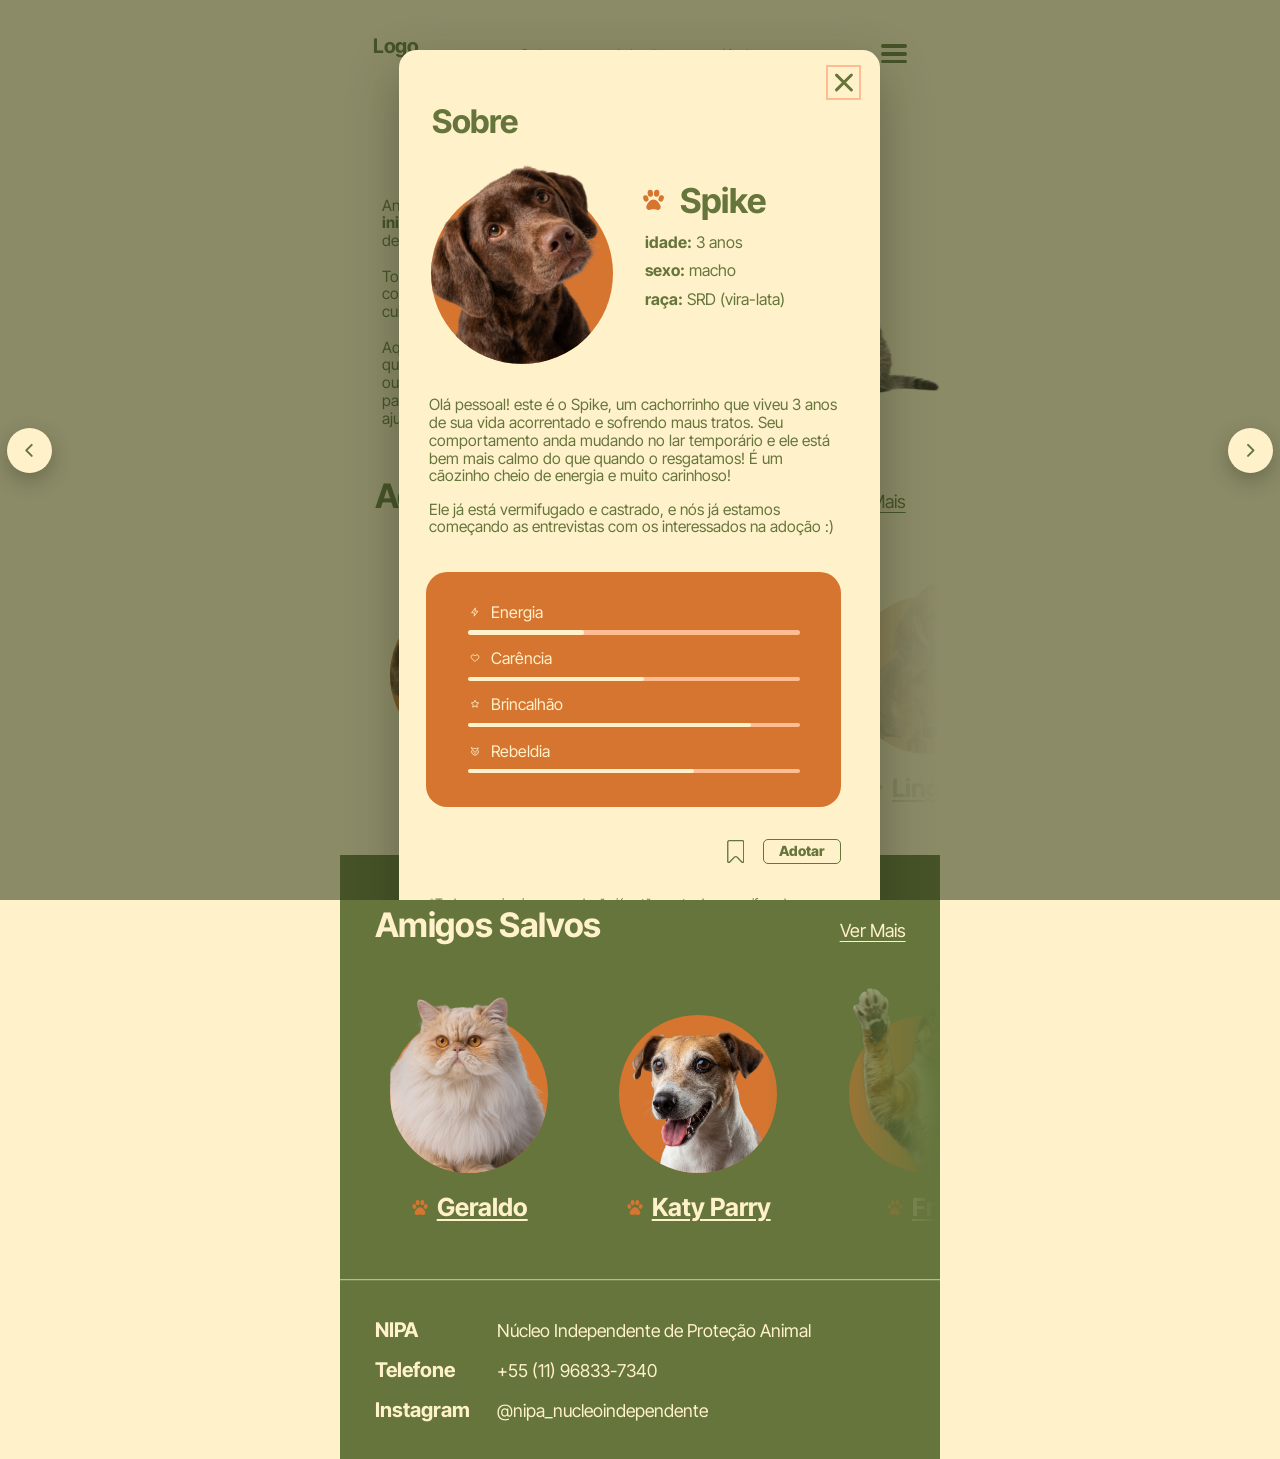
==== commit 06d95391: "Novo layout: circulos, laranja, cards por especie, ficha deslizavel, perfis dos animais, rolagem com" ====
--- a/adocao.html
+++ b/adocao.html
@@ -32,11 +32,14 @@
 
   <main>
     <h1 class="titulo-pag">Adoção</h1>
-    <div class="adocao-texto">
-      <p>Está pensando em adotar um melhor amigo? Então você está no lugar certo!</p>
-      <p>Antes de tudo gostaríamos de parabenizá-lo(a) pela atitude! Adotar um animalzinho é um ato de cidadania e amor. Afinal, todo cão e gato merece uma família consciente e responsável! Aqui em baixo estão alguns de nossos animais para adoção e também alguns dos resgatados por outros protetores, que também ajudamos na divulgação.</p>
-      <p>Lembrando que todos já estão castrados, vermifugados e vacinados (exigências que estipulamos para doações). Caso se interesse por algum dos nossos amigos e queira conhece-lo ao vivo, entre em contato conosco! Temos um processo de entrevista que nos ajuda na seleção de potenciais candidatos à adoção. Veja abaixo alguns dos animais que aguardam uma família.</p>
-    </div>
+    <section class="adocao-intro">
+      <div class="adocao-texto">
+        <p>Antes de tudo, <strong>parabéns pela iniciativa!</strong> Adotar um animal é um gesto de cidadania, responsabilidade e amor.</p>
+        <p>Todo cão e gato merece uma família consciente, disposta a oferecer carinho, cuidado e respeito.</p>
+        <p>Aqui você encontra alguns dos animais que estão sob nossos cuidados, além de outros resgatados por protetores parceiros, cuja adoção também ajudamos a divulgar.</p>
+      </div>
+      <img class="adocao-intro__img" src="assets/cao-e-gato.png" alt="Cachorro golden retriever abraçando um gatinho">
+    </section>
 
     <section aria-labelledby="adote-titulo">
       <div class="secao-head secao-head--adote">
@@ -48,14 +51,14 @@
 
     <section class="faixa-salvos" aria-labelledby="salvos-titulo">
       <div class="secao-head secao-head--salvos">
-        <h2 id="salvos-titulo">Amigos salvos.</h2>
+        <h2 id="salvos-titulo">Amigos Salvos</h2>
         <a href="salvos.html">Ver Mais</a>
       </div>
       <div class="grade grade--salvos" data-grade-salvos></div>
     </section>
   </main>
 
-  <footer class="footer footer--claro">
+  <footer class="footer footer--linha">
     <dl>
       <div class="footer__linha"><dt>NIPA</dt><dd>Núcleo Independente de Proteção Animal</dd></div>
       <div class="footer__linha"><dt>Telefone</dt><dd><a href="tel:+5511968337340">+55 (11) 96833-7340</a></dd></div>
@@ -66,7 +69,6 @@
   <div class="folha-bg" data-folha-bg hidden>
     <div class="folha" role="dialog" aria-modal="true" aria-labelledby="folha-titulo" data-folha></div>
   </div>
-
   <script src="js/main.js"></script>
   <script src="js/dados.js"></script>
   <script src="js/folha.js"></script>
--- a/css/style.css
+++ b/css/style.css
@@ -1,7 +1,7 @@
 /* =========================================================
-   NIPA — versão mobile, fiel ao layout (prancheta de 480 pt).
-   Escala: 1rem = 10 pt do layout (a página inteira escala com a
-   largura da tela). Ex.: 26 pt no layout = 2.6rem.
+   NIPA — versão mobile (prancheta de 480 pt).
+   Escala: 1rem = 10 pt do layout; a página inteira escala com a
+   largura da tela. Ex.: 26 pt no layout = 2.6rem.
    ========================================================= */
 
 @font-face {
@@ -25,6 +25,8 @@
   --creme: #fff2cb;
   --verde: #65753c;
   --verde-claro: #8b995f;
+  --laranja: #d57530;
+  --laranja-claro: #ffbc92;
   --fonte: "Milligram", "Inter Tight", "Inter", system-ui, sans-serif;
 }
 
@@ -48,244 +50,323 @@
   display: flex; flex-direction: column; min-height: 100vh; min-height: 100dvh;
 }
 body.travado { overflow: hidden; }
+body > main { flex: 1 0 auto; }
+body > .footer { flex: none; }
 img { display: block; max-width: none; }
 a { color: inherit; text-decoration: none; }
 h1, h2, h3, p { margin: 0; font-weight: 400; }
 h1, h2, h3 { font-weight: 700; letter-spacing: -0.01em; }
+strong { font-weight: 700; }
 button { font: inherit; color: inherit; cursor: pointer; padding: 0; border: 0; background: none; }
-:focus-visible { outline: 0.2rem solid var(--verde-claro); outline-offset: 0.2rem; }
+:focus-visible { outline: 0.2rem solid var(--laranja-claro); outline-offset: 0.2rem; }
 .sr-only { position: absolute; width: 1px; height: 1px; overflow: hidden; clip: rect(0 0 0 0); white-space: nowrap; }
 
-/* ---------- Botões ---------- */
+/* ---------- Botões: vazados; ao passar o mouse/tocar, ficam preenchidos ---------- */
+.btn, .btn-ico {
+  --c: var(--verde);        /* cor da borda e do texto */
+  --f: var(--creme);        /* cor do texto quando preenchido */
+  display: inline-flex; align-items: center; justify-content: center;
+  border: 0.13rem solid var(--c); color: var(--c); background: transparent;
+  border-radius: 0.4rem;
+  transition: background-color .18s ease, color .18s ease, transform .12s ease;
+}
 .btn {
-  display: inline-flex; align-items: center; justify-content: center;
-  height: 1.9rem; min-width: 6.2rem; padding: 0 1.2rem;
-  border-radius: 0.33rem;
+  height: 2.05rem; min-width: 6.2rem; padding: 0 1.15rem;
   font-size: 1.12rem; font-weight: 800; line-height: 1; white-space: nowrap;
 }
-.btn--creme { background: var(--creme); color: var(--verde); }
-.btn--verde { background: var(--verde); color: var(--creme); }
-
-/* ---------- Header (medidas do layout) ---------- */
-.header { position: sticky; top: 0; z-index: 80; flex: none; height: 7.27rem; background: var(--creme); transition: box-shadow .25s; }
-.header.rolou { box-shadow: 0 0.4rem 1.6rem rgba(47, 56, 24, .12); }
-body > main { flex: 1 0 auto; }
-body > .footer { flex: none; }
+.btn-ico { width: 2.22rem; height: 2.11rem; }
+@media (hover: hover), (any-hover: hover), (pointer: fine) {
+  .btn:hover, .btn-ico:hover { background: var(--c); color: var(--f); }
+}
+.btn:focus-visible, .btn-ico:focus-visible, .btn:active, .btn-ico:active { background: var(--c); color: var(--f); }
+.btn:active, .btn-ico:active { transform: scale(.96); }
+.btn--verde   { --c: var(--verde);   --f: var(--creme); }
+.btn--laranja { --c: var(--laranja); --f: var(--creme); }
+.btn--creme   { --c: var(--creme);   --f: var(--verde); }
+.btn--creme-l { --c: var(--creme);   --f: var(--laranja); }   /* claro sobre fundo laranja */
+.btn[aria-disabled="true"] { opacity: .4; pointer-events: none; }
+
+/* Ícones (máscara: herdam a cor do botão) */
+.ico { display: block; width: 0.95rem; height: 0.95rem; background: currentColor; -webkit-mask: var(--ico) center / contain no-repeat; mask: var(--ico) center / contain no-repeat; }
+.ico--sino   { --ico: url("../assets/Asset%2017Icones.svg"); }
+.ico--fixar  { --ico: url("../assets/Asset%2018Icones.svg"); }
+.ico--salvar { --ico: url("../assets/Asset%2016Icones.svg"); width: 0.82rem; height: 1.08rem; }
+/* Selecionado = ícone preenchido */
+[aria-pressed="true"] > .ico--salvar { --ico: url("../assets/icone-salvar-cheio.svg"); }
+[aria-pressed="true"] > .ico--fixar  { --ico: url("../assets/icone-fixar-cheio.svg"); }
+[aria-pressed="true"] > .ico--sino   { --ico: url("../assets/icone-sino-cheio.svg"); }
+
+/* Pata (ao lado do nome dos animais) */
+.pata { display: inline-block; width: 1em; height: 1em; flex: none; background: var(--laranja);
+  -webkit-mask: url("../assets/icone-pata.svg") center / contain no-repeat; mask: url("../assets/icone-pata.svg") center / contain no-repeat; }
+
+/* ---------- Header ---------- */
+.header {
+  position: sticky; top: 0; z-index: 80; flex: none; height: 7.27rem;
+  background: var(--creme); view-transition-name: cabecalho;
+  transition: background-color .3s ease, box-shadow .3s ease, backdrop-filter .3s ease;
+}
+/* Ao rolar: fica levemente translúcido, com desfoque do que passa por trás */
+.header.rolou {
+  background: rgba(255, 242, 203, .78);
+  -webkit-backdrop-filter: saturate(1.3) blur(1.1rem); backdrop-filter: saturate(1.3) blur(1.1rem);
+  box-shadow: 0 0.4rem 1.6rem rgba(47, 56, 24, .12);
+}
 .header__logo { position: absolute; left: 2.66rem; top: 2.85rem; font-size: 1.6rem; line-height: 1.6rem; font-weight: 700; letter-spacing: -0.02em; }
-.header__nav a { position: absolute; top: 3.85rem; font-size: 1.26rem; line-height: 1.26rem; }
+.header__nav a { position: absolute; top: 3.85rem; font-size: 1.26rem; line-height: 1.26rem; text-underline-offset: 0.38rem; text-decoration-thickness: 0.1rem; }
 .header__nav a:nth-child(1) { left: 14.37rem; }
 .header__nav a:nth-child(2) { left: 21.89rem; }
 .header__nav a:nth-child(3) { left: 30.29rem; }
+.header__nav a[aria-current="page"] { text-decoration-line: underline; }
 .burger { position: absolute; left: 43.1rem; top: 3.3rem; width: 2.4rem; height: 1.6rem; }
 .burger span { position: absolute; left: 0.2rem; width: 2.05rem; height: 0.284rem; border-radius: 0.2rem; background: var(--verde); }
 .burger span:nth-child(1) { top: 0.24rem; }
 .burger span:nth-child(2) { top: 0.86rem; }
 .burger span:nth-child(3) { top: 1.48rem; }
 
-/* Menu (hambúrguer) */
+/* Menu lateral */
 .menu-bg { position: fixed; inset: 0; z-index: 90; background: rgba(47, 56, 24, .45); opacity: 0; pointer-events: none; transition: opacity .25s; }
 .menu {
-  position: fixed; top: 0; right: 0; bottom: 0; z-index: 100; width: 26rem;
-  background: var(--verde); color: var(--creme); padding: 2.6rem 2.6rem;
-  display: flex; flex-direction: column; gap: 1.6rem;
+  position: fixed; top: 0; right: 0; bottom: 0; z-index: 100; width: 27rem;
+  background: var(--verde); color: var(--creme); padding: 2.4rem 2.6rem;
+  display: flex; flex-direction: column; gap: 1.5rem; overflow-y: auto;
   transform: translateX(100%); transition: transform .3s;
 }
 .menu-aberto .menu { transform: none; }
 .menu-aberto .menu-bg { opacity: 1; pointer-events: auto; }
-.menu__fechar { align-self: flex-end; font-size: 3rem; line-height: 1; color: var(--creme); }
-.menu a { font-size: 2rem; line-height: 2.4rem; font-weight: 700; text-underline-offset: 0.45rem; text-decoration-thickness: 0.16rem; }
+.menu__topo { display: flex; justify-content: space-between; align-items: center; margin-bottom: 1rem; }
+.menu__logo { font-size: 3.4rem; line-height: 3.4rem; font-weight: 700; letter-spacing: -0.03em; }
+.menu__fechar { font-size: 3rem; line-height: 1; color: var(--creme); }
+.menu a:not(.menu__logo) { font-size: 2rem; line-height: 2.4rem; font-weight: 700; text-underline-offset: 0.45rem; text-decoration-thickness: 0.16rem; }
+.menu a.menu__sub { font-size: 1.6rem; font-weight: 400; padding-left: 1.4rem; margin-top: -0.6rem; }
 .menu a[aria-current="page"] { text-decoration-line: underline; }
-/* Página atual sublinhada no header */
-.header__nav a { text-underline-offset: 0.38rem; text-decoration-thickness: 0.1rem; }
-.header__nav a[aria-current="page"] { text-decoration-line: underline; }
 
 /* ---------- Footer ---------- */
 .footer { background: var(--verde); color: var(--creme); height: 14.4rem; padding-top: 3.3rem; }
 .footer--claro { background: var(--creme); color: var(--verde); }
-.footer dl { margin: 0; width: 28.3rem; margin-left: 2.77rem; }
-.footer__linha { display: flex; justify-content: space-between; align-items: baseline; height: 3.2rem; }
+.footer--linha { box-shadow: inset 0 0.1rem 0 rgba(255, 242, 203, .55); }
+.footer dl { margin: 0 0 0 2.77rem; display: grid; grid-template-columns: max-content 1fr; grid-auto-rows: 3.2rem; column-gap: 2.2rem; align-items: baseline; }
+.footer__linha { display: contents; }
 .footer dt { font-size: 1.62rem; line-height: 1.62rem; font-weight: 700; }
 .footer dd { margin: 0; font-size: 1.42rem; line-height: 1.42rem; }
 
-/* ---------- Moldura (foto que "sai" do quadrado) ---------- */
-.moldura { position: relative; width: 13.65rem; height: 13.65rem; }
-.moldura::before { content: ""; position: absolute; inset: 0; background: var(--verde); border-radius: 1.4rem; }
-.moldura--creme::before { background: var(--creme); }
-.moldura img {
-  position: absolute; left: 0; bottom: 0; width: 100%; height: auto;
-  clip-path: inset(-100% 0 0 0 round 0 0 1.4rem 1.4rem);
-}
+/* ---------- Moldura circular: o animal "sai" do círculo pela parte de cima ----------
+   .moldura__circ recorta a foto no círculo (metade de baixo);
+   .moldura__topo mostra a mesma foto livre acima do centro do círculo. */
+.moldura { --d: 12.6rem; --cor: var(--laranja); position: relative; width: var(--d); height: var(--d); }
+.moldura::before { content: ""; position: absolute; inset: 0; border-radius: 50%; background: var(--cor); }
+.moldura--verde { --cor: var(--verde); }
+.moldura__circ { position: absolute; inset: 0; border-radius: 50%; overflow: hidden; }
+.moldura__topo { position: absolute; left: -25%; right: -25%; bottom: 50%; height: 150%; overflow: hidden; pointer-events: none; }
+.moldura img { position: absolute; bottom: 0; height: auto; }
+.moldura__circ img { left: 0; width: 100%; }
+.moldura__topo img { left: 16.6667%; width: 66.6667%; bottom: -33.3333%; }
 
 /* =========================================================
    HOME
    ========================================================= */
 .hero {
-  position: relative; height: 24.83rem; color: var(--creme);
-  background: url("../assets/Asset 1Imagens.png") center / cover no-repeat;
-}
-.hero::before { content: ""; position: absolute; inset: 0; background: rgba(139, 153, 95, .42); }
-.hero > * { position: relative; }
-.hero h1 { position: absolute; left: 2.8rem; top: 9.4rem; font-size: 2.6rem; line-height: 2.93rem; }
-.hero p { position: absolute; left: 2.8rem; top: 16.5rem; width: 41rem; font-size: 1.24rem; line-height: 1.45rem; }
-.hero .btn { position: absolute; right: 2.75rem; top: 21.17rem; }
-
-.cards { padding: 6rem 2.67rem 5rem; }
-.card {
-  position: relative; height: 21.8rem; border-radius: 1.4rem;
-  background: var(--verde); color: var(--creme); overflow: hidden;
-}
-.card + .card { margin-top: 5.6rem; }
-.card h2 { position: absolute; top: 4.2rem; font-size: 1.35rem; line-height: 1.35rem; }
-.card p { position: absolute; font-size: 1.24rem; }
-.card .btn { position: absolute; }
-.card--adocao h2 { left: 1.83rem; }
-.card--adocao p { left: 1.83rem; top: 6.55rem; width: 21.6rem; line-height: 1.42rem; }
-.card--adocao .btn { left: 1.73rem; top: 16rem; height: 1.76rem; }
-.card--adocao img { position: absolute; left: 15.46rem; bottom: 0; height: 23.7rem; width: auto; }
-.card--ajuda h2 { right: 2.53rem; top: 5.1rem; }
-.card--ajuda p { right: 2.48rem; top: 7.35rem; width: 21.75rem; line-height: 1.52rem; text-align: right; }
-.card--ajuda .btn { right: 2.58rem; top: 16.95rem; height: 1.75rem; }
-.card--ajuda img { position: absolute; left: 0; top: 0; width: 100%; height: auto; }
-
-/* Blocos do fluxo sem layout próprio (seguem o estilo dos cards) */
-.bloco { margin-top: 5.6rem; border-radius: 1.4rem; padding: 3rem 2.5rem 3.2rem 1.83rem; }
-.bloco--verde { background: var(--verde); color: var(--creme); }
-.bloco--contorno { border: 0.12rem solid var(--verde); }
-.bloco h2 { font-size: 2.6rem; line-height: 2.9rem; margin-bottom: 1.8rem; }
-.bloco h3 { font-size: 1.35rem; line-height: 1.6rem; margin: 1.8rem 0 0.6rem; }
-.bloco h2 + h3 { margin-top: 0; }
-.bloco p { font-size: 1.24rem; line-height: 1.42rem; }
+  position: relative; height: 29.1rem; color: var(--creme);
+  background: url("../assets/Asset 1Imagens.png") center 30% / cover no-repeat;
+}
+.hero::before { content: ""; position: absolute; inset: 0; background: linear-gradient(180deg, rgba(101,117,60,0) 45%, rgba(101,117,60,.55) 100%); }
+.hero h1 { position: absolute; left: 2.8rem; top: 21.4rem; font-size: 2.7rem; line-height: 3.16rem; }
+
+.home-meio { position: relative; height: 45.8rem; overflow: hidden; }
+.home-intro { padding: 1.8rem 4.2rem 0 2.7rem; }
+.home-cards { position: absolute; left: 5.1rem; right: 4.95rem; top: 9.7rem; z-index: 2; display: grid; grid-template-columns: 1fr 1fr; column-gap: 6.4rem; }
+.mini-card {
+  min-height: 15.6rem; border-radius: 1.3rem; padding: 2.3rem 1.9rem 1.9rem;
+  display: flex; flex-direction: column; color: var(--creme);
+}
+.mini-card--verde { background: var(--verde); }
+.mini-card--laranja { background: var(--laranja); }
+.mini-card h2 { font-size: 1.5rem; line-height: 1.7rem; }
+.mini-card p { font-size: 1.12rem; line-height: 1.38rem; margin: 1.1rem 0 1.6rem; }
+.mini-card .btn { margin-top: auto; align-self: flex-start; }
+.home-cao { position: absolute; left: -1.48rem; bottom: 0; width: 27.6rem; height: auto; }
+.home-gato { position: absolute; left: 0.88rem; top: 26.4rem; width: 47.05rem; height: auto; transform: scaleX(-1); }
+
+/* Missão e valores + avisos (textos em caixas laranja) */
+.home-extra { padding: 5.2rem 2.7rem 5.6rem; }
+.home-extra h2 { font-size: 2.6rem; line-height: 2.9rem; color: var(--laranja); }
+.caixas { display: grid; gap: 1.4rem; margin-top: 2rem; }
+.caixa { background: var(--laranja); color: var(--creme); border-radius: 1.3rem; padding: 2.1rem 2.2rem 2.3rem; }
+.caixa h3 { font-size: 1.5rem; line-height: 1.8rem; margin-bottom: 0.7rem; }
+.caixa p { font-size: 1.24rem; line-height: 1.42rem; }
+.avisos { margin-top: 4.6rem; }
+.avisos .caixa { margin-top: 2rem; }
 .news { display: flex; gap: 0.7rem; margin-top: 1.8rem; }
 .news input {
-  flex: 1; min-width: 0; height: 1.9rem; padding: 0 0.9rem;
-  border: 0.12rem solid var(--verde); border-radius: 0.33rem; background: transparent;
-  color: var(--verde); font: inherit; font-size: 1.18rem;
-}
-.news input::placeholder { color: var(--verde-claro); }
+  flex: 1; min-width: 0; height: 2.05rem; padding: 0 0.9rem;
+  border: 0.13rem solid var(--creme); border-radius: 0.4rem; background: transparent;
+  color: var(--creme); font: inherit; font-size: 1.18rem;
+}
+.news input::placeholder { color: rgba(255, 242, 203, .75); }
+
+/* Sobre Nós */
+.sobre-nos { position: relative; height: 38.5rem; background: var(--laranja); color: var(--creme); overflow: hidden; }
+.sobre-nos__img { position: absolute; right: 0; bottom: 0; height: 37.3rem; width: auto; }
+.sobre-nos h2 { position: absolute; left: 4.5rem; top: 5.5rem; font-size: 6.8rem; line-height: 7.7rem; letter-spacing: -0.03em; }
+.sobre-nos p { position: absolute; left: 4.85rem; top: 21.4rem; width: 18.6rem; font-size: 1.18rem; line-height: 1.36rem; }
+.sobre-nos .btn { position: absolute; left: 4.85rem; top: 33.9rem; }
 
 /* =========================================================
    SOBRE
    ========================================================= */
-.facts { padding: 4.75rem 2.75rem 0 2.66rem; }
-.facts h2 { font-size: 2.7rem; line-height: 2.7rem; }
-.facts__grid { display: grid; grid-template-columns: 1fr 1fr; gap: 1.6rem; margin-top: 2.05rem; }
-.fact { border: 0.12rem solid var(--creme); border-radius: 1.16rem; padding: 1.6rem 1.5rem; font-size: 1.24rem; line-height: 1.42rem; }
-.fact strong { display: block; font-size: 2.6rem; line-height: 2.6rem; margin-bottom: 0.6rem; }
-.pag-sobre { background: var(--verde); color: var(--creme); }
-.sobre-logo { text-align: center; font-size: 9rem; line-height: 9rem; letter-spacing: -0.03em; padding-top: 4.3rem; height: 16.73rem; }
-.historia {
-  margin: 0 2.8rem 0 2.69rem; padding: 2.1rem 2.75rem 2.6rem 1.84rem;
-  background: var(--creme); color: var(--verde); border-radius: 1.45rem;
-}
+.sobre-historia { background: var(--laranja); color: var(--creme); padding-bottom: 4.3rem; }
+.sobre-logo { text-align: center; font-size: 9rem; line-height: 9rem; letter-spacing: -0.03em; padding-top: 4.3rem; height: 16.1rem; }
+.historia { padding: 0 5.7rem 0 5rem; }
 .historia h2 { font-size: 2.6rem; line-height: 2.6rem; }
 .historia__texto { margin-top: 1.8rem; font-size: 1.24rem; line-height: 1.42rem; hyphens: auto; }
 .historia__texto p + p, .historia__texto p + cite, .historia__texto cite + p { margin-top: 1.25rem; }
 .historia__texto cite { display: block; font-style: normal; }
-.voluntarios { padding: 4.85rem 2.75rem 0 2.66rem; height: 31.96rem; }
-.voluntarios h2 { font-size: 2.7rem; line-height: 2.7rem; }
-.voluntarios__grid { display: flex; justify-content: space-between; margin-top: 2.05rem; }
-.voluntario { width: 11.3rem; text-align: center; }
-.voluntario__foto { height: 11.3rem; background: var(--creme); border-radius: 1.16rem; }
-.voluntario h3 { font-size: 1.5rem; line-height: 1.5rem; margin-top: 1.65rem; }
+.facts { padding: 4.4rem 5.7rem 0 5rem; }
+.facts h2 { font-size: 2.6rem; line-height: 2.6rem; }
+.facts__grid { display: grid; grid-template-columns: 1fr 1fr; gap: 1.4rem; margin-top: 1.8rem; }
+.fact { border: 0.13rem solid var(--creme); border-radius: 1.2rem; padding: 1.5rem 1.4rem; font-size: 1.18rem; line-height: 1.36rem; }
+.fact strong { display: block; font-size: 2.5rem; line-height: 2.6rem; margin-bottom: 0.5rem; }
+.voluntarios { background: var(--verde); color: var(--creme); padding: 4.7rem 3.1rem 6.3rem 3rem; }
+.voluntarios h2 { font-size: 2.7rem; line-height: 2.7rem; padding-left: 0.4rem; }
+.voluntarios__grid { display: flex; justify-content: space-between; margin-top: 2.25rem; }
+.voluntario { width: 10.58rem; text-align: center; }
+.voluntario__foto { height: 10.58rem; background: var(--creme); border-radius: 50%; }
+.voluntario h3 { font-size: 1.5rem; line-height: 1.5rem; margin-top: 2.25rem; }
 
 /* =========================================================
    ADOÇÃO
    ========================================================= */
 .titulo-pag { text-align: center; font-size: 2.6rem; line-height: 2.6rem; padding-top: 3.25rem; }
-.adocao-texto { padding: 3.3rem 2.75rem 0 2.7rem; font-size: 1.24rem; line-height: 1.42rem; }
-.adocao-texto p + p { margin-top: 1.24rem; }
-.secao-head { display: flex; justify-content: space-between; align-items: baseline; padding: 0 2.8rem 0 2.7rem; }
+.adocao-intro { position: relative; min-height: 21.8rem; }
+.adocao-texto { width: 25.5rem; padding: 2.6rem 0 0 3.33rem; font-size: 1.24rem; line-height: 1.42rem; hyphens: auto; }
+.adocao-texto p + p { margin-top: 1.42rem; }
+.adocao-intro__img { position: absolute; right: 0; top: 0.6rem; width: 22.4rem; height: auto; }
+.secao-head { display: flex; justify-content: space-between; align-items: baseline; padding: 0 2.75rem 0 2.76rem; }
 .secao-head h2 { font-size: 2.7rem; line-height: 2.7rem; }
-.secao-head a, .secao-head button { font-size: 1.15rem; }
-.secao-head--adote { margin-top: 5.6rem; }
-.secao-head--salvos { padding-top: 4.6rem; }
-/* Amigos salvos com as cores invertidas (faixa verde, molduras e textos claros) */
-.faixa-salvos { margin-top: 5.2rem; background: var(--verde); color: var(--creme); }
+.secao-head a { font-size: 1.45rem; text-decoration: underline; text-underline-offset: 0.3rem; text-decoration-thickness: 0.1rem; padding: 0.4rem 0; }
+.secao-head--adote { margin-top: 3.4rem; }
+.secao-head--salvos { padding-top: 4.3rem; }
+.faixa-salvos { margin-top: 3.6rem; background: var(--verde); color: var(--creme); }
 .faixa-salvos .grade__vazio { color: var(--creme); }
-.grade { display: grid; grid-template-columns: repeat(2, 13.65rem); column-gap: 9.4rem; row-gap: 3.95rem; justify-content: center; padding-top: 5.35rem; }
-.grade--salvos { padding-top: 6.15rem; padding-bottom: 5.6rem; }
-/* Fade na última linha: dá a impressão de que há mais amigos */
-.grade--fade { -webkit-mask-image: linear-gradient(to bottom, #000 52%, rgba(0,0,0,.35) 80%, transparent 100%); mask-image: linear-gradient(to bottom, #000 52%, rgba(0,0,0,.35) 80%, transparent 100%); }
-.grade__vazio { grid-column: 1 / -1; text-align: center; padding: 0 2.7rem; }
+
+/* Linha única que desliza para o lado; o animal da ponta esquerda fica maior */
+.grade {
+  display: flex; gap: 5.77rem; overflow-x: auto; overscroll-behavior-x: contain;
+  scroll-snap-type: x mandatory; scroll-padding-left: 3.97rem;
+  padding: 6.4rem 3.97rem 0.6rem; scrollbar-width: none;
+}
+.grade::-webkit-scrollbar { display: none; }
+.grade--salvos { padding-top: 5.6rem; padding-bottom: 4.6rem; }
+.grade > .animal { flex: 0 0 12.6rem; scroll-snap-align: start; transform-origin: 50% 100%; will-change: transform; }
+.grade--fade { -webkit-mask-image: linear-gradient(to right, #000 calc(100% - 14rem), rgba(0,0,0,.25) calc(100% - 4.5rem), transparent 100%); mask-image: linear-gradient(to right, #000 calc(100% - 14rem), rgba(0,0,0,.25) calc(100% - 4.5rem), transparent 100%); }
+.grade__vazio { flex: 1; text-align: center; padding: 0 0 3rem; }
 .animal { display: block; text-align: center; }
-.animal h3 { font-size: 1.95rem; line-height: 1.95rem; margin-top: 1.4rem; }
+.animal__nome { display: inline-flex; align-items: center; gap: 0.55rem; margin-top: 1.8rem; font-size: 2rem; line-height: 2rem; font-weight: 700; text-decoration: underline; text-underline-offset: 0.25rem; text-decoration-thickness: 0.12rem; white-space: nowrap; }
+.animal__nome .pata { font-size: 1.6rem; }
+
+/* =========================================================
+   CARDS DE ANIMAIS (Amigos salvos e Adote um amigo)
+   Cachorro: fundo verde + círculo laranja. Gato: fundo laranja + círculo verde.
+   ========================================================= */
+.cards-animais { display: grid; grid-template-columns: repeat(2, 19.98rem); column-gap: 3.7rem; row-gap: 3.95rem; justify-content: center; padding: 4.6rem 0 7rem; }
+.cards-animais__vazio { grid-column: 1 / -1; text-align: center; padding: 0 3rem; }
+.ca {
+  position: relative; min-height: 31.1rem; border-radius: 1.37rem; padding: 2.2rem 1.4rem 2.06rem;
+  display: flex; flex-direction: column; align-items: center; text-align: center; color: var(--creme);
+}
+.ca--cachorro { background: var(--verde); }
+.ca--gato { background: var(--laranja); }
+.ca .moldura { --d: 14.7rem; }
+.ca--gato .moldura { --cor: var(--verde); }
+.ca--adotado { background: var(--creme); color: var(--verde); box-shadow: inset 0 0 0 0.13rem var(--verde); }
+.ca__foto { display: block; border-radius: 50%; }
+.ca__nome { font-size: 2.1rem; line-height: 2.2rem; margin-top: 1.2rem; }
+.ca__info { font-size: 1.18rem; line-height: 1.45rem; margin-top: 0.75rem; }
+.ca__status { font-size: 1.18rem; line-height: 1.45rem; margin-top: 0.25rem; }
+.ca__acoes { display: flex; gap: 0.79rem; margin-top: auto; padding-top: 1.4rem; }
+.ca__acoes .btn { min-width: 5.27rem; height: 2.11rem; padding: 0 0.8rem; }
+.ca--cachorro .btn, .ca--cachorro .btn-ico { --c: var(--creme); --f: var(--verde); }
+.ca--gato .btn, .ca--gato .btn-ico { --c: var(--creme); --f: var(--laranja); }
+.ca--adotado .btn, .ca--adotado .btn-ico { --c: var(--verde); --f: var(--creme); }
 
 /* =========================================================
    FICHA (sobreposta à página) e demais folhas
    ========================================================= */
 .folha-bg {
-  position: fixed; inset: 0; z-index: 200; overflow-y: auto;
+  position: fixed; inset: 0; z-index: 200; overflow-y: auto; overscroll-behavior: contain;
   background: rgba(47, 56, 24, .55); padding: 4rem 0;
-  opacity: 0; pointer-events: none; transition: opacity .25s;
+  opacity: 0; pointer-events: none; transition: opacity .25s; perspective: 1400px;
 }
 .folha-bg.aberta { opacity: 1; pointer-events: auto; }
-.folha-bg { perspective: 1400px; }
-.folha {
-  position: relative; width: 38.5rem; margin: 0 auto; color: var(--verde);
-  transform-style: preserve-3d; will-change: transform;
-}
+.folha { position: relative; width: 38.5rem; margin: 0 auto; color: var(--verde); transform-style: preserve-3d; will-change: transform; touch-action: pan-y; }
 .folha__frente {
   position: relative; background: var(--creme); border-radius: 1.4rem; padding: 0 0 2.4rem;
   backface-visibility: hidden; -webkit-backface-visibility: hidden;
   transition: transform .25s ease-out;
   box-shadow: 0 1.6rem 4rem rgba(30, 36, 14, .35);
 }
-/* Verso da carta (aparece durante o giro) */
 .folha__verso {
   position: absolute; inset: 0; border-radius: 1.4rem; transform: rotateY(180deg);
-  backface-visibility: hidden; -webkit-backface-visibility: hidden;
-  pointer-events: none;
+  backface-visibility: hidden; -webkit-backface-visibility: hidden; pointer-events: none;
   display: grid; place-items: center; color: var(--creme);
-  background:
-    repeating-linear-gradient(45deg, rgba(255, 242, 203, .07) 0 1.2rem, transparent 1.2rem 2.4rem),
-    var(--verde);
-  box-shadow: inset 0 0 0 1.2rem var(--verde), inset 0 0 0 1.45rem var(--creme), 0 1.6rem 4rem rgba(30, 36, 14, .35);
+  background: repeating-linear-gradient(45deg, rgba(255, 242, 203, .08) 0 1.2rem, transparent 1.2rem 2.4rem), var(--laranja);
+  box-shadow: inset 0 0 0 1.2rem var(--laranja), inset 0 0 0 1.45rem var(--creme), 0 1.6rem 4rem rgba(30, 36, 14, .35);
 }
 .folha__verso span { font-size: 7rem; font-weight: 700; letter-spacing: -0.03em; }
-/* Brilho holográfico */
 .folha__brilho {
   position: absolute; inset: 0; border-radius: 1.4rem; pointer-events: none; opacity: 0;
   backface-visibility: hidden; -webkit-backface-visibility: hidden;
   background: linear-gradient(115deg, transparent 38%, rgba(255, 255, 255, .7) 46%, rgba(255, 210, 235, .45) 50%, rgba(190, 255, 225, .45) 54%, transparent 62%);
-  background-size: 260% 100%; background-position: 150% 0;
-  transition: opacity .3s;
-}
-.folha__brilho.ativo {
-  opacity: .5;
-  background: radial-gradient(circle at var(--brilho-x, 50%) var(--brilho-y, 30%), rgba(255, 255, 255, .55), transparent 35%);
-}
-.folha__voltar { position: absolute; left: 2.2rem; top: 1.25rem; width: 1.8rem; height: 1.6rem; display: flex; align-items: center; justify-content: center; }
+  background-size: 260% 100%; background-position: 150% 0; transition: opacity .3s;
+}
+.folha__brilho.ativo { opacity: .5; background: radial-gradient(circle at var(--brilho-x, 50%) var(--brilho-y, 30%), rgba(255, 255, 255, .55), transparent 35%); }
+/* Fechar (X) e voltar (seta) */
+.folha__fechar { position: absolute; right: 1.9rem; top: 1.55rem; z-index: 3; width: 2.1rem; height: 2.1rem; }
+.folha__fechar::before, .folha__fechar::after { content: ""; position: absolute; left: 0.1rem; right: 0.1rem; top: calc(50% - 0.12rem); height: 0.24rem; border-radius: 0.2rem; background: var(--verde); transform: rotate(45deg); }
+.folha__fechar::after { transform: rotate(-45deg); }
+.folha__voltar { position: absolute; left: 2.2rem; top: 1.6rem; z-index: 3; width: 1.8rem; height: 1.6rem; display: flex; align-items: center; justify-content: center; }
 .folha__voltar img { width: 1.52rem; height: auto; }
 .folha__titulo { padding: 4.45rem 0 0 2.65rem; font-size: 2.6rem; line-height: 2.6rem; }
+/* Setas para passar de um animal para outro (também dá para deslizar) */
+.folha-nav { position: fixed; top: 50%; z-index: 210; width: 3.6rem; height: 3.6rem; margin-top: -1.8rem; border-radius: 50%; background: var(--creme); color: var(--verde); display: grid; place-items: center; box-shadow: 0 0.6rem 1.6rem rgba(30, 36, 14, .3); opacity: 0; pointer-events: none; transition: opacity .25s, transform .15s; }
+.folha-nav svg { width: 1.5rem; height: 1.5rem; }
+.folha-nav--ant { left: 0.55rem; }
+.folha-nav--prox { right: 0.55rem; }
+.folha-bg.aberta.com-nav ~ .folha-nav { opacity: 1; pointer-events: auto; }
+.folha-nav:active { transform: scale(.92); }
 
 .ficha__topo { position: relative; height: 26.5rem; margin-top: -7.05rem; pointer-events: none; }
-.ficha__topo .moldura { position: absolute; left: 2.48rem; top: 10.7rem; width: 15.8rem; height: 15.8rem; }
-.ficha__nome { position: absolute; left: 19.67rem; top: 10.95rem; font-size: 2.75rem; line-height: 2.75rem; }
-.ficha__dados { position: absolute; left: 19.67rem; top: 14.25rem; margin: 0; padding: 0; list-style: none; font-size: 1.28rem; line-height: 1.52rem; }
-.ficha__historia { padding: 2.05rem 3.1rem 0 2.4rem; font-size: 1.24rem; line-height: 1.42rem; }
+.ficha__topo .moldura { --d: 14.54rem; position: absolute; left: 2.55rem; top: 10.6rem; }
+.ficha__nome { position: absolute; left: 19.3rem; top: 10.7rem; display: flex; align-items: center; gap: 1rem; font-size: 2.75rem; line-height: 2.75rem; }
+.ficha__nome .pata { font-size: 2.17rem; }
+.ficha__dados { position: absolute; left: 19.67rem; top: 14.25rem; right: 1.6rem; margin: 0; padding: 0; list-style: none; font-size: 1.28rem; line-height: 2.26rem; }
+.ficha__dados strong { font-weight: 700; }
+.ficha__historia { padding: 1.2rem 3.1rem 0 2.4rem; font-size: 1.24rem; line-height: 1.42rem; }
 .ficha__historia p + p { margin-top: 1.24rem; }
-.atributos { margin: 2.85rem 3.13rem 0 2.14rem; height: 18.8rem; border-radius: 1.5rem; background: var(--verde); color: var(--creme); padding: 2.65rem 0 0 3.37rem; }
+.atributos { margin: 2.85rem 3.13rem 0 2.14rem; height: 18.8rem; border-radius: 1.7rem; background: var(--laranja); color: var(--creme); padding: 2.65rem 0 0 3.37rem; }
 .atributo { height: 3.7rem; }
 .atributo__label { display: flex; align-items: center; gap: 0.85rem; padding-left: 0.2rem; font-size: 1.28rem; line-height: 1.15rem; }
 .atributo__label svg { width: 0.8rem; height: 0.8rem; flex: none; }
-.barra { margin-top: 0.9rem; width: 26.6rem; height: 0.34rem; border-radius: 0.2rem; background: var(--verde-claro); overflow: hidden; }
+.barra { margin-top: 0.9rem; width: 26.6rem; height: 0.34rem; border-radius: 0.2rem; background: var(--laranja-claro); overflow: hidden; }
 .barra i { display: block; height: 100%; width: 0; border-radius: 0.2rem; background: var(--creme); transition: width .7s ease; }
-.ficha__acoes { display: flex; justify-content: flex-end; align-items: center; gap: 1.55rem; margin: 3.2rem 3.25rem 0 0; }
-.btn-salvar { width: 1.4rem; height: 1.8rem; color: var(--verde); }
+.ficha__acoes { display: flex; justify-content: flex-end; align-items: center; gap: 1.55rem; margin: 2.6rem 3.15rem 0 0; }
+.btn-salvar { width: 1.4rem; height: 1.85rem; color: var(--verde); transition: transform .15s; }
+.btn-salvar:active { transform: scale(.9); }
 .btn-salvar svg { width: 100%; height: 100%; display: block; }
-.btn-salvar .cheio { opacity: 0; }
+.btn-salvar .cheio { opacity: 0; transition: opacity .15s; }
 .btn-salvar[aria-pressed="true"] .cheio { opacity: 1; }
-.ficha__acoes .btn { height: 1.85rem; }
-.ficha__nota { padding: 2.25rem 2rem 0 2.4rem; font-size: 1.04rem; line-height: 1.26rem; }
-
-/* Questionário / notificação (sem layout próprio: seguem o estilo da ficha) */
+.ficha__acoes .btn { height: 1.95rem; }
+.ficha__nota { padding: 2.6rem 2rem 0 2.4rem; font-size: 1.04rem; line-height: 1.26rem; }
+.ficha__dica { text-align: center; font-size: 1.04rem; color: var(--verde-claro); margin-top: 1.2rem; }
+
+/* Questionário / notificação */
 .form { padding: 2rem 2.6rem 0 2.6rem; }
 .form h3 { font-size: 1.5rem; line-height: 1.5rem; margin: 1.6rem 0 1rem; }
 .form h3:first-child { margin-top: 0; }
 .form label { display: block; font-size: 1.18rem; line-height: 1.46rem; margin-bottom: 0.9rem; }
 .form input, .form textarea {
   display: block; width: 100%; margin-top: 0.35rem; padding: 0.6rem 0.8rem;
-  border: 0.12rem solid var(--verde); border-radius: 0.5rem; background: transparent;
+  border: 0.13rem solid var(--verde); border-radius: 0.5rem; background: transparent;
   color: var(--verde); font: inherit; font-size: 1.24rem;
 }
 .form textarea { min-height: 5.5rem; resize: vertical; }
@@ -293,104 +374,71 @@
 .form__intro { padding: 2rem 2.6rem 0; font-size: 1.24rem; line-height: 1.46rem; }
 
 /* =========================================================
-   AMIGOS SALVOS
-   ========================================================= */
-.salvos { padding: 4.64rem 0 7.86rem 2.65rem; }
-.salvo {
-  position: relative; width: 41.35rem; height: 18.5rem; border-radius: 1.45rem;
-  border: 0.12rem solid var(--verde); background: var(--creme); color: var(--verde);
-}
-.salvo + .salvo { margin-top: 4.13rem; }
-.salvo--ativo { background: var(--verde); color: var(--creme); border-color: var(--verde); }
-.salvo .moldura { position: absolute; left: 1.52rem; top: 2.86rem; }
-.salvo__nome { position: absolute; left: 16.78rem; top: 3.0rem; font-size: 1.95rem; line-height: 1.95rem; }
-.salvo__info { position: absolute; left: 16.78rem; top: 5.5rem; font-size: 1.28rem; line-height: 1.5rem; }
-.salvo__info .linha2 { margin-top: 0.43rem; }
-.salvo__info strong { display: block; font-weight: 700; }
-.salvo__acoes { position: absolute; left: 16.78rem; top: 14.56rem; display: flex; gap: 0.47rem; }
-.salvo__acoes .btn { height: 1.9rem; }
-.salvo--ativo .salvo__acoes .btn { background: var(--creme); color: var(--verde); }
-.btn-ico { width: 2.21rem; height: 1.9rem; border-radius: 0.33rem; background: var(--creme); color: var(--verde); display: inline-flex; align-items: center; justify-content: center; }
-.btn-ico[aria-pressed="true"] { background: var(--verde-claro); color: var(--creme); }
-.ico { display: block; width: 0.9rem; height: 0.9rem; background: currentColor; -webkit-mask: var(--ico) center / contain no-repeat; mask: var(--ico) center / contain no-repeat; }
-.ico--sino { --ico: url("../assets/Asset%2017Icones.svg"); }
-.ico--fixar { --ico: url("../assets/Asset%2018Icones.svg"); }
-.mini {
-  position: absolute; left: 33.47rem; top: 2.86rem; width: 6.02rem; height: 13.65rem;
-  border-radius: 0.9rem; background: var(--verde); color: var(--creme);
-}
-.salvo--ativo .mini { background: var(--creme); color: var(--verde); }
-.mini__barra { position: absolute; top: 1.35rem; width: 0.2rem; height: 9.75rem; border-radius: 0.1rem; background: var(--verde-claro); overflow: hidden; }
-.mini__barra i { position: absolute; left: 0; right: 0; bottom: 0; background: currentColor; }
-.mini__ico { position: absolute; top: 11.8rem; width: 0.6rem; height: 0.6rem; transform: translateX(-0.2rem); }
-.mini__ico svg { width: 100%; height: 100%; display: block; }
-
-/* =========================================================
    AJUDAR
    ========================================================= */
 .faixa { position: relative; }
 .faixa--verde { background: var(--verde); }
-.faixa--creme { background: var(--creme); }
-.ajuda { position: relative; margin: 0 2.3rem 0 2.69rem; border-radius: 1.37rem; }
-.faixa--verde .ajuda { background: var(--creme); color: var(--verde); }
-.faixa--creme .ajuda { background: var(--verde); color: var(--creme); }
+.ajudar-titulo { color: var(--creme); font-size: 6.4rem; line-height: 5.9rem; letter-spacing: -0.03em; padding: 4.6rem 0 0 2.8rem; }
+.faixa--dinheiro { padding-bottom: 4.2rem; }
+.ajuda { position: relative; margin: 0 2.82rem 0 2.67rem; border-radius: 1.37rem; }
 .ajuda h2 { position: absolute; font-size: 2.65rem; line-height: 3.1rem; }
 .ajuda p { position: absolute; font-size: 1.24rem; line-height: 1.42rem; }
-.ajuda .btn { position: absolute; height: 1.93rem; }
+.ajuda .btn { position: absolute; }
 .ajuda img { position: absolute; }
-
-.ajudar-titulo { text-align: center; color: var(--creme); font-size: 2.7rem; line-height: 2.7rem; padding-top: 4.15rem; height: 13.21rem; }
-
-.ajuda--dinheiro { height: 14.9rem; }
-.ajuda--dinheiro h2 { left: 1.61rem; top: 2.15rem; }
-.ajuda--dinheiro p { left: 1.7rem; top: 6.75rem; width: 23.5rem; }
-.ajuda--dinheiro .btn { left: 1.67rem; top: 10.36rem; }
+.ajuda--dinheiro { margin-top: 4.6rem; height: 16rem; background: var(--creme); color: var(--verde); }
+.ajuda--dinheiro h2 { left: 1.6rem; top: 2.1rem; }
+.ajuda--dinheiro p { left: 1.7rem; top: 6.7rem; width: 23.5rem; }
+.ajuda--dinheiro .btn { left: 1.7rem; top: 11.4rem; }
 .ajuda--dinheiro img { left: 0; bottom: 0; width: 100%; height: auto; clip-path: inset(-100% 0 0 0 round 0 0 1.37rem 1.37rem); }
-.faixa--dinheiro { padding-bottom: 3.78rem; }
-
-.faixa--itens { padding: 3.28rem 0 3.33rem; }
-.ajuda--itens { height: 19.97rem; overflow: hidden; }
+
+/* Trabalho voluntário: sem card, textos laranja */
+.voluntariado { position: relative; min-height: 31rem; overflow: hidden; }
+.voluntariado img { position: absolute; left: -3.3rem; top: 0.12rem; width: 50.9rem; height: auto; }
+.voluntariado__texto { position: relative; z-index: 1; width: 28.6rem; padding: 6.2rem 0 3.6rem 4.2rem; color: var(--laranja); }
+.voluntariado h2 { font-size: 2.65rem; line-height: 3.1rem; }
+.voluntariado p { font-size: 1.24rem; line-height: 1.42rem; margin-top: 1.6rem; width: 25rem; }
+.voluntariado .btn { margin-top: 2rem; }
+
+.faixa--itens { padding: 0.6rem 0 3.7rem; }
+.ajuda--itens { height: 20.5rem; overflow: hidden; background: var(--verde); color: var(--creme); }
 .ajuda--itens img { left: 0; bottom: 0; width: 100%; height: auto; }
-.ajuda--itens h2 { right: 2.83rem; top: 2.03rem; text-align: right; }
-.ajuda--itens p { right: 2.78rem; top: 9.85rem; width: 26rem; text-align: right; }
-.ajuda--itens .btn { right: 2.83rem; top: 14.6rem; }
-
-.faixa--voluntario { padding: 4.16rem 0 4.19rem; }
-.ajuda--voluntario { height: 24.4rem; overflow: hidden; }
-.ajuda--voluntario img { left: 0; top: 0; width: 100%; height: auto; }
-.ajuda--voluntario h2 { left: 1.55rem; top: 2.32rem; }
-.ajuda--voluntario p { left: 1.67rem; top: 6.75rem; width: 24.6rem; line-height: 1.44rem; }
-.ajuda--voluntario .btn { left: 1.67rem; top: 18.45rem; }
-
-.faixa--parcerias { padding: 4.58rem 0 4.61rem; }
-.parcerias { margin: 0 2.3rem 0 2.69rem; height: 42.9rem; border-radius: 1.37rem; background: var(--verde); color: var(--creme); text-align: center; padding-top: 2.75rem; }
+.ajuda--itens h2 { right: 2.6rem; top: 2.03rem; text-align: right; line-height: 3.3rem; }
+.ajuda--itens p { right: 2.6rem; top: 9.85rem; width: 26rem; text-align: right; }
+.ajuda--itens .btn { right: 2.6rem; top: 15.8rem; }
+
+/* Parcerias: faixa laranja */
+.parcerias { background: var(--laranja); color: var(--creme); text-align: center; padding: 6.9rem 2rem 7.3rem; }
 .parcerias h2 { font-size: 2.65rem; line-height: 2.65rem; }
-.parcerias p { font-size: 1.24rem; line-height: 1.42rem; }
-.parcerias__p1 { margin-top: 1.75rem; }
-.parcerias__p2 { margin-top: 1.23rem; }
-.parcerias__grid { display: flex; justify-content: space-between; padding: 0 2.75rem 0 2.95rem; margin-top: 2.05rem; }
-.parceiro { width: 9.85rem; }
-.parceiro__logo { height: 9.82rem; border-radius: 1.37rem; background: var(--creme); }
-.parceiro h3 { font-size: 1.26rem; line-height: 1.5rem; margin-top: 1.05rem; }
-.parcerias__p3 { margin-top: 3.4rem; padding: 0 3rem; }
-.parcerias .btn { margin-top: 2.9rem; }
-
-.faixa--loja { padding: 4.14rem 0 4.13rem; }
-
-.faixa--rifas { padding: 3.29rem 0 6.7rem; }
-.ajuda--rifas { margin-left: 2.5rem; height: 22.1rem; overflow: hidden; }
+.parcerias p { font-size: 1.24rem; line-height: 1.42rem; max-width: 40rem; margin-left: auto; margin-right: auto; }
+.parcerias__p1 { margin-top: 1.8rem; }
+.parcerias__p2 { margin-top: 1.2rem; }
+.parcerias__grid { display: flex; justify-content: space-between; padding: 0 1.7rem 0 3.55rem; margin-top: 2.1rem; }
+.parceiro { width: 9.75rem; }
+.parceiro__logo { height: 9.75rem; border-radius: 50%; background: var(--creme); }
+.parceiro h3 { font-size: 1.26rem; line-height: 1.5rem; margin-top: 1.2rem; }
+.parcerias__p3 { margin-top: 3.2rem; }
+.parcerias .btn { margin-top: 3rem; }
+
+/* Loja: sem card */
+.loja { position: relative; padding: 6.3rem 0 0 4.2rem; min-height: 19.5rem; }
+.loja h2 { font-size: 2.65rem; line-height: 3rem; }
+.loja p { font-size: 1.24rem; line-height: 1.42rem; margin-top: 1.4rem; width: 24.6rem; }
+.loja .btn { margin-top: 1.9rem; }
+.loja img { position: absolute; right: 5.6rem; top: 3.5rem; width: 15.06rem; height: auto; }
+
+/* Rifas: card laranja */
+.faixa--rifas { padding: 5.4rem 0 3.6rem; }
+.ajuda--rifas { margin-left: 2.46rem; height: 21.2rem; overflow: hidden; background: var(--laranja); color: var(--creme); }
 .ajuda--rifas img { left: -7.1rem; top: 0.2rem; width: 31rem; height: auto; }
 .ajuda--rifas h2 { right: 2.8rem; top: 2.05rem; text-align: right; line-height: 3.15rem; }
-.ajuda--rifas p { right: 2.77rem; top: 9.85rem; width: 23.4rem; text-align: right; line-height: 1.42rem; }
-.ajuda--rifas .btn { right: 2.77rem; top: 17.1rem; }
-.ajuda--loja { height: 18.65rem; }
-.ajuda--loja h2 { left: 1.5rem; top: 2.0rem; width: 27rem; }
-.ajuda--loja p { left: 1.67rem; top: 9.25rem; width: 24.6rem; }
-.ajuda--loja .btn { left: 1.67rem; top: 13.19rem; }
-.ajuda--loja img { left: 26.68rem; top: 1.9rem; width: 15.06rem; height: auto; }
-
+.ajuda--rifas p { right: 2.77rem; top: 9.3rem; width: 23.6rem; text-align: right; }
+.ajuda--rifas .btn { right: 2.77rem; top: 16.6rem; }
+
+/* =========================================================
+   PIX e TRANSIÇÕES
+   ========================================================= */
 /* Doação via Pix (abre ao tocar em "Doe Aqui") */
-.pix { display: grid; grid-template-rows: 0fr; transition: grid-template-rows .4s ease; margin: 0 2.3rem 0 2.69rem; }
+.pix { display: grid; grid-template-rows: 0fr; transition: grid-template-rows .4s ease; margin: 0 2.82rem 0 2.67rem; }
 .pix.aberto { grid-template-rows: 1fr; }
 .pix__wrap { overflow: hidden; }
 .pix__card { margin-top: 2rem; background: var(--creme); color: var(--verde); border-radius: 1.37rem; padding: 2.2rem 1.67rem 2.4rem; }
@@ -423,7 +471,6 @@
    ========================================================= */
 @view-transition { navigation: auto; }
 
-.header { view-transition-name: cabecalho; }
 
 ::view-transition-group(root) { animation-duration: .6s; }
 ::view-transition-old(root) { animation: pg-sair .32s cubic-bezier(.4, 0, 1, 1) both; }
@@ -460,25 +507,6 @@
   ::view-transition-group(*), ::view-transition-old(*), ::view-transition-new(*) { animation: none !important; }
 }
 
-/* =========================================================
-   ADOTE UM AMIGO (lista completa, mesmo estilo de Amigos salvos)
-   ========================================================= */
-.ico--salvar { --ico: url("../assets/Asset%2016Icones.svg"); width: 0.8rem; height: 1.05rem; }
-.salvo__foto { position: absolute; left: 1.52rem; top: 2.86rem; display: block; }
-.salvo__foto .moldura { position: relative; left: 0; top: 0; }
-.salvo__foto:focus-visible { outline-offset: 0.4rem; border-radius: 1.4rem; }
-
-/* Adote Um Amigo — card com barras horizontais (layout atualizado) */
-.salvo--adote + .salvo--adote { margin-top: 6.2rem; }
-.salvo--adote .salvo__info { top: 5.6rem; }
-.barras { position: absolute; left: 16.81rem; top: 7.53rem; width: 21.4rem; }
-.barras__linha { display: flex; align-items: center; height: 1.5rem; }
-.barras__ico { width: 0.78rem; height: 0.78rem; flex: none; margin-right: 0.88rem; color: var(--creme); }
-.barras__ico svg { display: block; width: 100%; height: 100%; }
-.barras__trilho { width: 19.76rem; height: 0.17rem; border-radius: 0.1rem; background: var(--verde-claro); overflow: hidden; }
-.barras__trilho i { display: block; height: 100%; border-radius: 0.1rem; background: var(--creme); }
-.salvo--adote .salvo__acoes { left: 16.78rem; top: 14.61rem; gap: 0.63rem; }
-.salvo--adote .salvo__acoes .btn { height: 1.92rem; min-width: 0; padding: 0; }
-.salvo--adote .btn--sobre { width: 4.58rem; }
-.salvo--adote .btn--adotar { width: 6.22rem; }
-.salvo--adote .btn-ico { width: 2.22rem; height: 1.92rem; }
+/* Ajustes finais */
+.btn-ico:disabled { opacity: .4; pointer-events: none; }
+body > main, body > .footer { will-change: auto; }
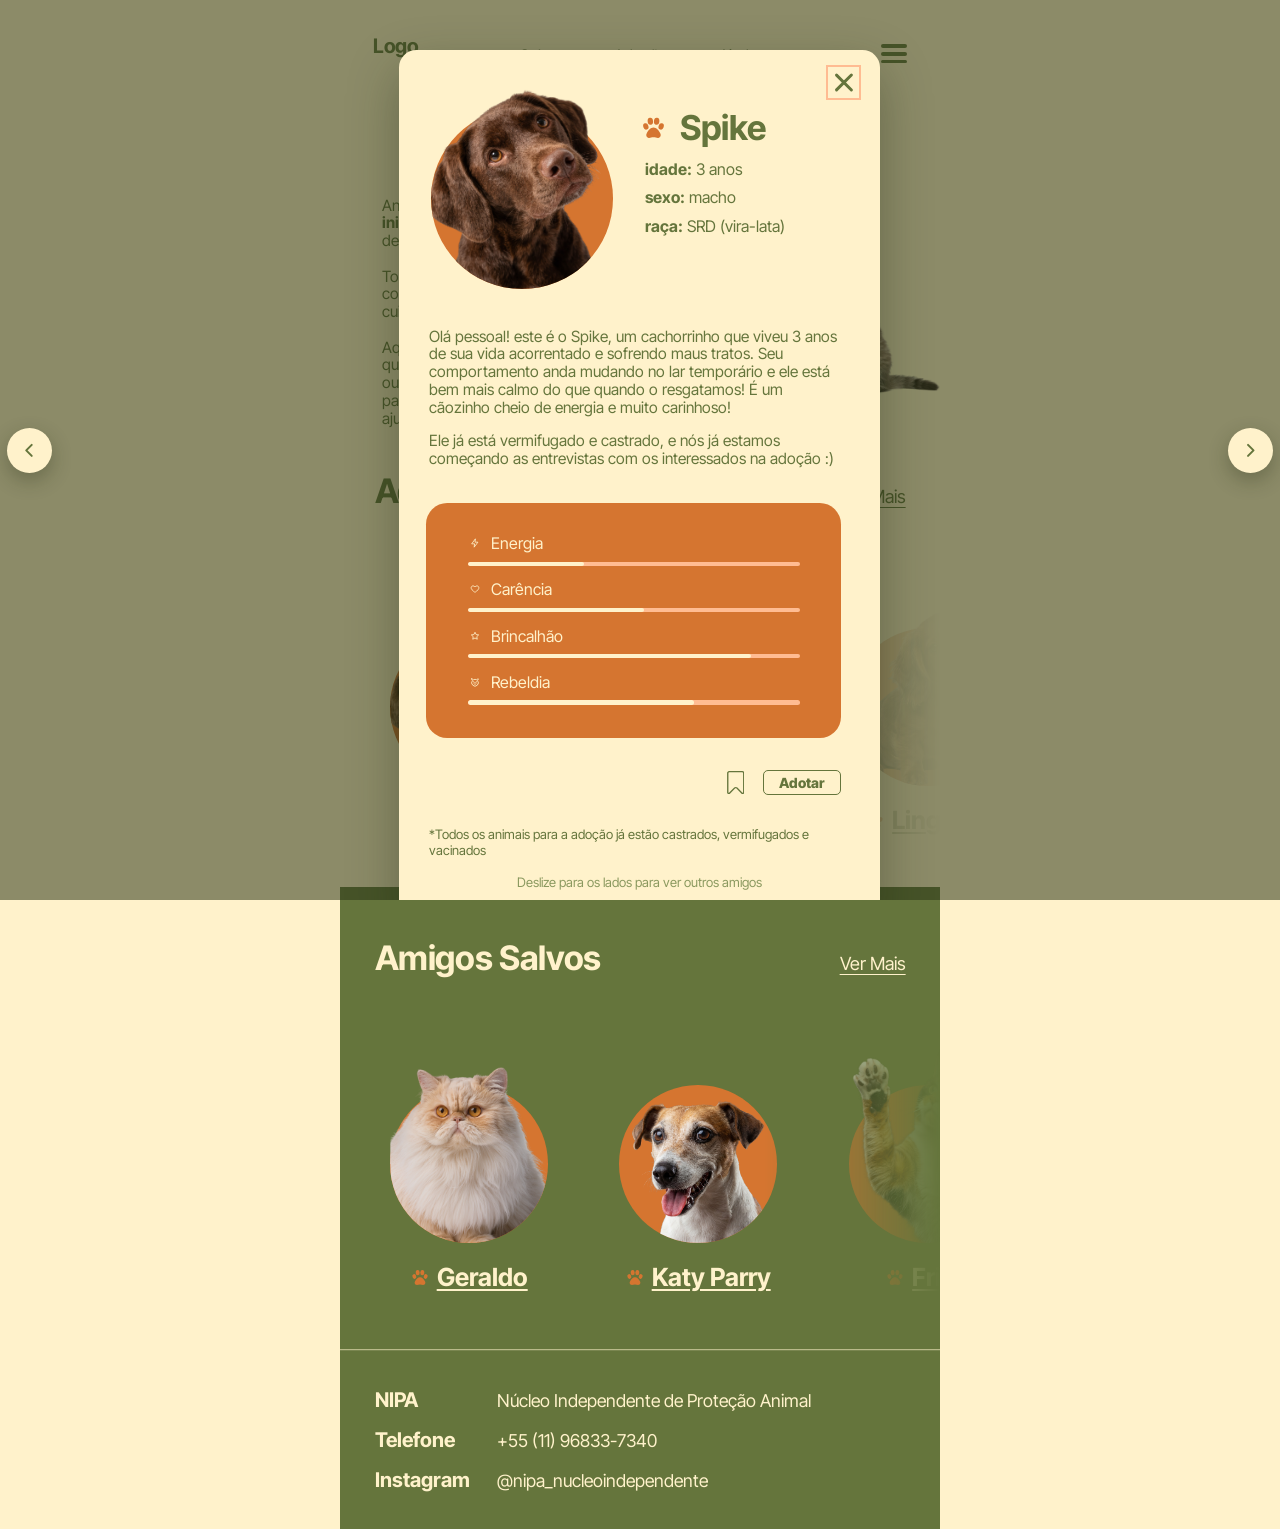
==== commit e731674e: "Interatividade: sons, fotos que apertam, orelhas nos cards, bolhas na Missao, filtros e ordenacao, f" ====
--- a/adocao.html
+++ b/adocao.html
@@ -69,6 +69,7 @@
   <div class="folha-bg" data-folha-bg hidden>
     <div class="folha" role="dialog" aria-modal="true" aria-labelledby="folha-titulo" data-folha></div>
   </div>
+  <script src="js/sons.js"></script>
   <script src="js/main.js"></script>
   <script src="js/dados.js"></script>
   <script src="js/folha.js"></script>
--- a/css/style.css
+++ b/css/style.css
@@ -172,7 +172,7 @@
 .hero::before { content: ""; position: absolute; inset: 0; background: linear-gradient(180deg, rgba(101,117,60,0) 45%, rgba(101,117,60,.55) 100%); }
 .hero h1 { position: absolute; left: 2.8rem; top: 21.4rem; font-size: 2.7rem; line-height: 3.16rem; }
 
-.home-meio { position: relative; height: 45.8rem; overflow: hidden; }
+.home-meio { position: relative; height: 43.6rem; overflow: hidden; }
 .home-intro { padding: 1.8rem 4.2rem 0 2.7rem; }
 .home-cards { position: absolute; left: 5.1rem; right: 4.95rem; top: 9.7rem; z-index: 2; display: grid; grid-template-columns: 1fr 1fr; column-gap: 6.4rem; }
 .mini-card {
@@ -184,8 +184,9 @@
 .mini-card h2 { font-size: 1.5rem; line-height: 1.7rem; }
 .mini-card p { font-size: 1.12rem; line-height: 1.38rem; margin: 1.1rem 0 1.6rem; }
 .mini-card .btn { margin-top: auto; align-self: flex-start; }
-.home-cao { position: absolute; left: -1.48rem; bottom: 0; width: 27.6rem; height: auto; }
-.home-gato { position: absolute; left: 0.88rem; top: 26.4rem; width: 47.05rem; height: auto; transform: scaleX(-1); }
+/* Animais na frente dos cards (a cabeça passa por cima da borda de baixo) */
+.home-cao { position: absolute; z-index: 3; pointer-events: none; left: -1.48rem; bottom: 0; width: 27.6rem; height: auto; }
+.home-gato { position: absolute; z-index: 3; pointer-events: none; left: 0.88rem; top: 24.2rem; width: 47.05rem; height: auto; transform: scaleX(-1); }
 
 /* Missão e valores + avisos (textos em caixas laranja) */
 .home-extra { padding: 5.2rem 2.7rem 5.6rem; }
@@ -221,7 +222,7 @@
 .historia__texto { margin-top: 1.8rem; font-size: 1.24rem; line-height: 1.42rem; hyphens: auto; }
 .historia__texto p + p, .historia__texto p + cite, .historia__texto cite + p { margin-top: 1.25rem; }
 .historia__texto cite { display: block; font-style: normal; }
-.facts { padding: 4.4rem 5.7rem 0 5rem; }
+.facts { background: var(--verde); color: var(--creme); padding: 4.7rem 5.7rem 0 5rem; }
 .facts h2 { font-size: 2.6rem; line-height: 2.6rem; }
 .facts__grid { display: grid; grid-template-columns: 1fr 1fr; gap: 1.4rem; margin-top: 1.8rem; }
 .fact { border: 0.13rem solid var(--creme); border-radius: 1.2rem; padding: 1.5rem 1.4rem; font-size: 1.18rem; line-height: 1.36rem; }
@@ -277,7 +278,8 @@
 .ca--cachorro { background: var(--verde); }
 .ca--gato { background: var(--laranja); }
 .ca .moldura { --d: 14.7rem; }
-.ca--gato .moldura { --cor: var(--verde); }
+.ca--gato .moldura { --cor: var(--creme); }
+.ca--gato.ca--adotado .moldura { --cor: var(--laranja); } /* fundo claro: círculo laranja para não sumir */
 .ca--adotado { background: var(--creme); color: var(--verde); box-shadow: inset 0 0 0 0.13rem var(--verde); }
 .ca__foto { display: block; border-radius: 50%; }
 .ca__nome { font-size: 2.1rem; line-height: 2.2rem; margin-top: 1.2rem; }
@@ -510,3 +512,114 @@
 /* Ajustes finais */
 .btn-ico:disabled { opacity: .4; pointer-events: none; }
 body > main, body > .footer { will-change: auto; }
+
+/* Missão e valores em verde (os avisos continuam em laranja) */
+.missao h2 { color: var(--verde); }
+.missao .caixa { background: var(--verde); }
+
+/* =========================================================
+   INTERATIVIDADE (bolhas, orelhas, filtros, sons)
+   ========================================================= */
+
+/* ---------- Home: cão e gato do mesmo tamanho, na frente dos cards sem cobrir o texto ---------- */
+.home-meio { height: auto; overflow: hidden; }
+.home-cards { position: relative; left: auto; right: auto; top: auto; display: grid; grid-template-columns: 1fr 1fr; column-gap: 3.6rem; margin: 3.9rem 2.7rem 0; }
+.home-col { position: relative; display: flex; flex-direction: column; padding-bottom: 15.8rem; }
+.home-col .mini-card { flex: 1; position: relative; z-index: 2; }
+/* As imagens ficam presas ao fundo da coluna: a cabeça entra só 1,2rem no card (na margem de baixo, longe do texto e do botão) */
+.home-cao, .home-gato { position: absolute; z-index: 3; pointer-events: none; bottom: 0; top: auto; width: auto; }
+.home-cao { height: 20rem; left: 50%; transform: translateX(-50%); }
+.home-gato { height: 18.8rem; left: auto; right: -2.7rem; transform: scaleX(-1); } /* encosta na borda da tela: o corte da mão fica escondido */
+
+/* ---------- Home: Missão e valores em bolhas flutuantes ---------- */
+.missao__dica { font-size: 1.12rem; color: var(--verde-claro); margin-top: 0.6rem; }
+.bolhas { position: relative; height: 34rem; margin-top: 1.6rem; border-radius: 2rem; background: rgba(101, 117, 60, .08); overflow: hidden; }
+.bolha {
+  position: absolute; left: 0; top: 0; width: 14rem; height: 14rem; border-radius: 50%;
+  background: var(--verde); color: var(--creme); display: grid; place-items: center; padding: 1.8rem; text-align: center;
+  font-size: 1.55rem; line-height: 1.85rem; font-weight: 700; will-change: transform;
+  box-shadow: 0 0.8rem 2rem rgba(47, 56, 24, .2); transition: opacity .3s ease;
+}
+.bolha:nth-of-type(2) { width: 12.6rem; height: 12.6rem; background: var(--verde-claro); }
+.bolha:nth-of-type(3) { width: 13.4rem; height: 13.4rem; }
+.bolha__titulo { transition: transform .25s ease; }
+@media (hover: hover), (any-hover: hover), (pointer: fine) { .bolha:hover .bolha__titulo { transform: scale(1.08); } }
+.bolha:active .bolha__titulo { transform: scale(.94); }
+.bolha--apagada { opacity: .2; }
+.bolha-aberta { position: absolute; inset: 0; z-index: 5; background: var(--verde); color: var(--creme); border-radius: inherit; padding: 3.4rem 3.2rem; display: flex; flex-direction: column; justify-content: center; }
+.bolha-aberta h3 { font-size: 2.3rem; line-height: 2.6rem; }
+.bolha-aberta p { font-size: 1.36rem; line-height: 1.7rem; margin-top: 1.2rem; }
+.bolha-aberta__fechar { position: absolute; right: 1.8rem; top: 1.6rem; width: 2.1rem; height: 2.1rem; }
+.bolha-aberta__fechar::before, .bolha-aberta__fechar::after { content: ""; position: absolute; left: 0.1rem; right: 0.1rem; top: calc(50% - 0.12rem); height: 0.24rem; border-radius: 0.2rem; background: var(--creme); transform: rotate(45deg); }
+.bolha-aberta__fechar::after { transform: rotate(-45deg); }
+
+/* ---------- Ficha sem o título "Sobre" ---------- */
+.ficha__topo { margin-top: 0; height: 21rem; pointer-events: none; }
+.ficha__foto { position: absolute; left: 2.55rem; top: 4.6rem; border-radius: 50%; pointer-events: auto; }
+.ficha__foto .moldura, .ficha__topo .ficha__foto .moldura { position: relative; left: 0; top: 0; }
+.ficha__nome { top: 4.9rem; }
+.ficha__dados { top: 8.4rem; }
+
+/* ---------- Adoção: mais espaço entre o título e os animais (nada cortado) ---------- */
+.grade { padding-top: 9.4rem; }
+.grade--salvos { padding-top: 8.6rem; }
+.secao-head--adote { margin-top: 3rem; }
+
+/* ---------- Cards: menores, mais espaçados, círculo bege e orelhas ---------- */
+.cards-animais { position: relative; isolation: isolate; grid-template-columns: repeat(2, 18.4rem); column-gap: 5rem; row-gap: 7.2rem; padding-top: 6.8rem; }
+.ca { min-height: 28.6rem; padding: 2rem 1.3rem 1.9rem; }
+.ca .moldura { --d: 13.4rem; --cor: var(--creme); }
+.ca--gato .moldura, .ca--gato.ca--adotado .moldura { --cor: var(--creme); }
+.ca--adotado .moldura::before { box-shadow: inset 0 0 0 0.13rem var(--verde); }
+.ca__nome { font-size: 2rem; line-height: 2.1rem; }
+.ca__acoes { gap: 0.6rem; }
+.ca__acoes .btn { min-width: 5rem; }
+
+.orelha { position: absolute; z-index: -1; pointer-events: none; }
+.orelha::before { content: ""; position: absolute; inset: 0; background: var(--orelha); }
+.ca--cachorro { --orelha: var(--verde); }
+.ca--gato { --orelha: var(--laranja); }
+.ca--adotado { --orelha: var(--creme); }
+.ca--adotado .orelha { filter: drop-shadow(0.13rem 0 0 var(--verde)) drop-shadow(-0.13rem 0 0 var(--verde)) drop-shadow(0 -0.13rem 0 var(--verde)); }
+/* Gato: dois triângulos em cima */
+.ca--gato .orelha { top: -2.7rem; width: 5.2rem; height: 4rem; }
+.ca--gato .orelha--e { left: 1.5rem; }
+.ca--gato .orelha--d { right: 1.5rem; }
+.ca--gato .orelha--e::before { clip-path: polygon(0 100%, 24% 6%, 32% 0, 40% 6%, 100% 100%); }
+.ca--gato .orelha--d::before { clip-path: polygon(0 100%, 60% 6%, 68% 0, 76% 6%, 100% 100%); }
+/* Cachorro: orelhas caídas nas laterais */
+.ca--cachorro .orelha { top: 0.3rem; width: 4.4rem; height: 7.6rem; }
+.ca--cachorro .orelha--e { left: -1.35rem; transform: rotate(9deg); transform-origin: 100% 0; }
+.ca--cachorro .orelha--d { right: -1.35rem; transform: rotate(-9deg); transform-origin: 0 0; }
+.ca--cachorro .orelha::before { border-radius: 42% 42% 50% 50% / 26% 26% 74% 74%; }
+
+/* ---------- Filtros e ordenação (Adote Um Amigo) ---------- */
+.filtros-area { padding: 2.6rem 3.1rem 0; }
+.filtros-barra { display: flex; justify-content: space-between; align-items: center; gap: 1rem; }
+.filtros-contagem { margin-left: 0.2rem; }
+.ordenar { display: flex; align-items: center; gap: 0.7rem; font-size: 1.12rem; }
+.ordenar select {
+  -webkit-appearance: none; appearance: none; height: 2.05rem; padding: 0 2.4rem 0 0.9rem;
+  border: 0.13rem solid var(--verde); border-radius: 0.4rem; color: var(--verde); font: inherit; font-size: 1.12rem; font-weight: 700;
+  background: transparent url("../assets/icone-seta-baixo.svg") no-repeat right 0.7rem center / 1rem;
+}
+.filtros { display: grid; grid-template-rows: 0fr; transition: grid-template-rows .4s ease; }
+.filtros.aberto { grid-template-rows: 1fr; }
+.filtros__wrap { overflow: hidden; }
+.filtros__painel { margin-top: 1.4rem; padding: 1.8rem 1.8rem 2rem; border-radius: 1.37rem; background: rgba(101, 117, 60, .09); display: grid; grid-template-columns: 1fr 1fr; gap: 1.6rem 1.4rem; }
+.filtro-grupo { border: 0; margin: 0; padding: 0; min-width: 0; }
+.filtro-grupo legend { padding: 0; font-weight: 700; font-size: 1.18rem; margin-bottom: 0.6rem; }
+.filtro-opcoes { display: flex; flex-wrap: wrap; gap: 0.5rem; }
+.chip {
+  height: 2.1rem; padding: 0 1rem; border-radius: 99rem; border: 0.13rem solid var(--verde); color: var(--verde);
+  font-size: 1.08rem; font-weight: 700; transition: background-color .15s, color .15s, transform .12s;
+}
+.chip[aria-pressed="true"] { background: var(--verde); color: var(--creme); }
+.chip:active { transform: scale(.94); }
+@media (hover: hover), (any-hover: hover), (pointer: fine) { .chip:hover { background: rgba(101, 117, 60, .15); } .chip[aria-pressed="true"]:hover { background: var(--verde); } }
+.filtros-resultado { margin-top: 1.2rem; font-size: 1.12rem; color: var(--verde-claro); }
+.filtros-limpar { margin-left: 0.6rem; color: var(--verde); font-weight: 700; text-decoration: underline; text-underline-offset: 0.2rem; }
+
+/* ---------- Menu: liga/desliga sons ---------- */
+.menu__som { margin-top: auto; text-align: left; font-size: 1.3rem; line-height: 1.6rem; color: var(--creme); padding: 1rem 0 0.4rem; text-decoration: underline; text-underline-offset: 0.3rem; }
+.bolha-aberta[hidden] { display: none; }
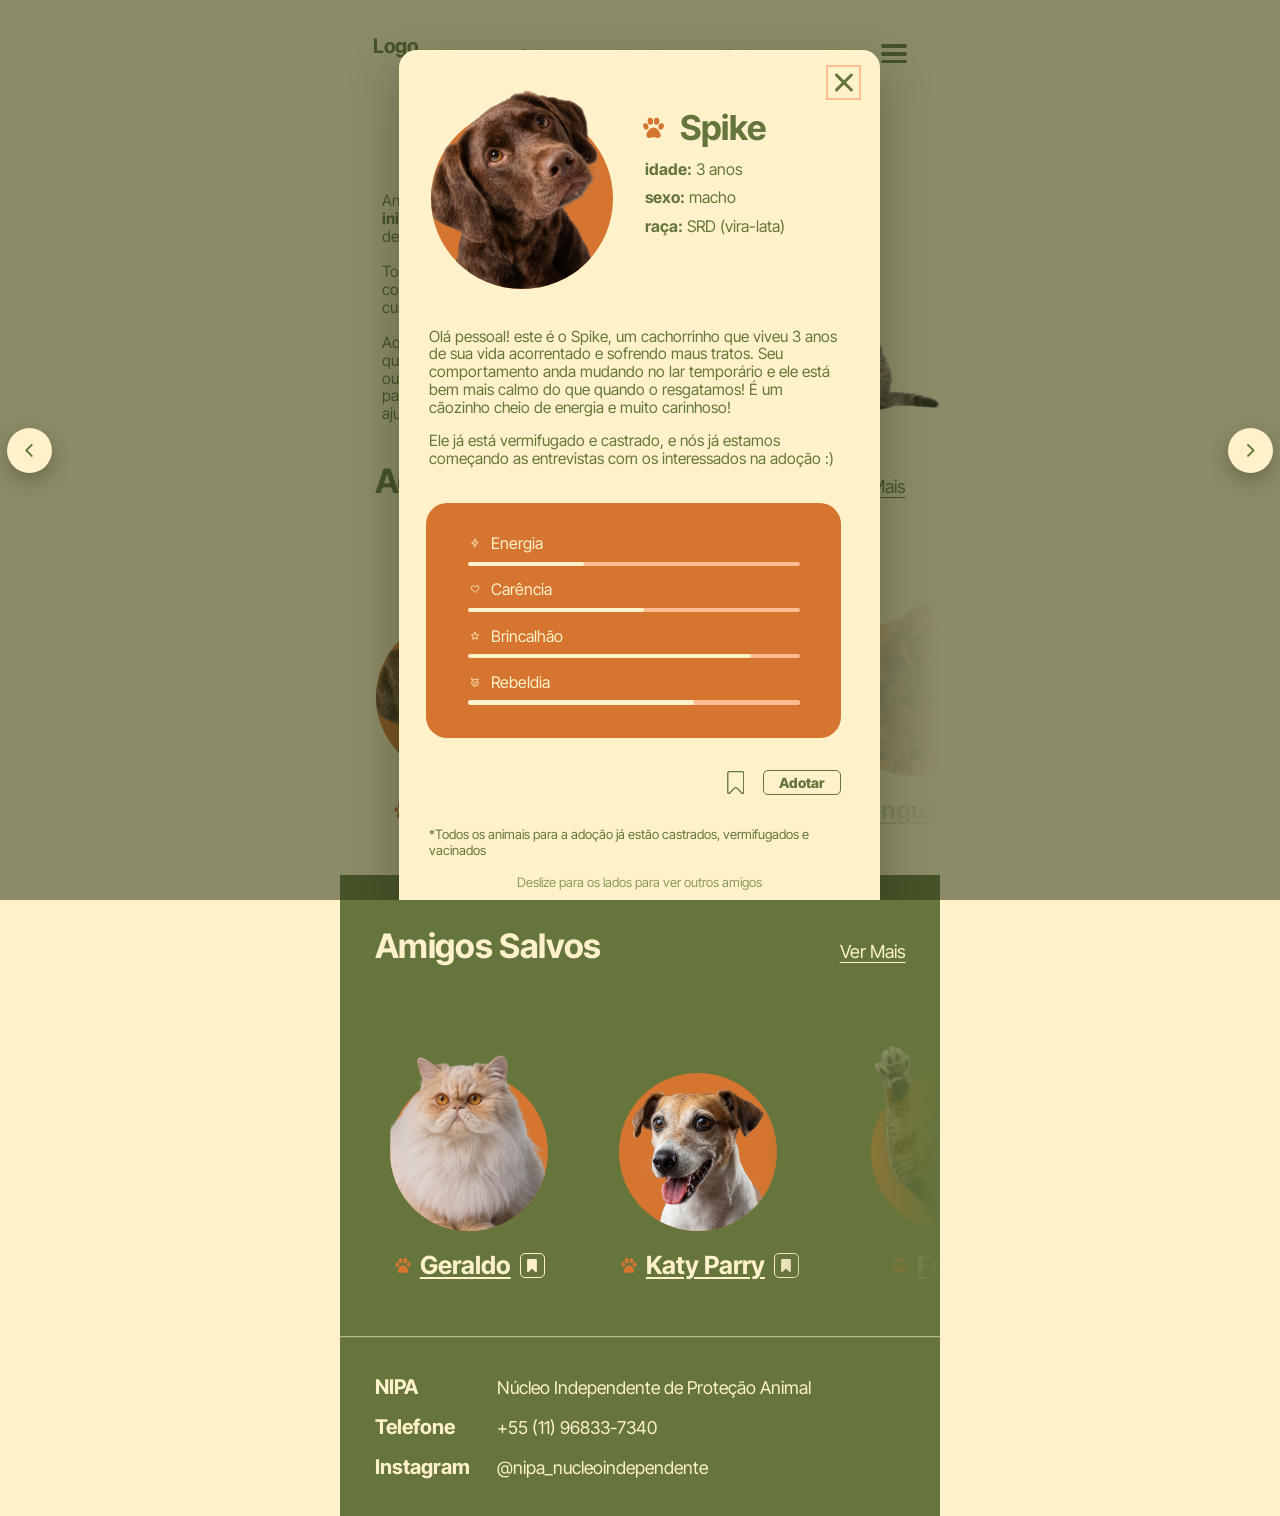
==== commit d6a03b78: "Sons gravados, imagens clicaveis, bolhas com pop, destaque no Ajudar, loop na Adocao, Voce sabia com" ====
--- a/adocao.html
+++ b/adocao.html
@@ -38,7 +38,7 @@
         <p>Todo cão e gato merece uma família consciente, disposta a oferecer carinho, cuidado e respeito.</p>
         <p>Aqui você encontra alguns dos animais que estão sob nossos cuidados, além de outros resgatados por protetores parceiros, cuja adoção também ajudamos a divulgar.</p>
       </div>
-      <img class="adocao-intro__img" src="assets/cao-e-gato.png" alt="Cachorro golden retriever abraçando um gatinho">
+      <img class="adocao-intro__img" data-som="ambos" src="assets/cao-e-gato.png" alt="Cachorro golden retriever abraçando um gatinho">
     </section>
 
     <section aria-labelledby="adote-titulo">
--- a/css/style.css
+++ b/css/style.css
@@ -518,7 +518,7 @@
 .missao .caixa { background: var(--verde); }
 
 /* =========================================================
-   INTERATIVIDADE (bolhas, orelhas, filtros, sons)
+   INTERATIVIDADE (bolhas, filtros, sons)
    ========================================================= */
 
 /* ---------- Home: cão e gato do mesmo tamanho, na frente dos cards sem cobrir o texto ---------- */
@@ -540,7 +540,9 @@
   font-size: 1.55rem; line-height: 1.85rem; font-weight: 700; will-change: transform;
   box-shadow: 0 0.8rem 2rem rgba(47, 56, 24, .2); transition: opacity .3s ease;
 }
-.bolha:nth-of-type(2) { width: 12.6rem; height: 12.6rem; background: var(--verde-claro); }
+.bolha:nth-of-type(2) { width: 12.6rem; height: 12.6rem; background: var(--laranja); }
+/* Antes de aparecer na tela, as bolhas ficam "murchas" (depois entram com um pop) */
+.bolhas--espera .bolha { scale: 0; }
 .bolha:nth-of-type(3) { width: 13.4rem; height: 13.4rem; }
 .bolha__titulo { transition: transform .25s ease; }
 @media (hover: hover), (any-hover: hover), (pointer: fine) { .bolha:hover .bolha__titulo { transform: scale(1.08); } }
@@ -565,8 +567,8 @@
 .grade--salvos { padding-top: 8.6rem; }
 .secao-head--adote { margin-top: 3rem; }
 
-/* ---------- Cards: menores, mais espaçados, círculo bege e orelhas ---------- */
-.cards-animais { position: relative; isolation: isolate; grid-template-columns: repeat(2, 18.4rem); column-gap: 5rem; row-gap: 7.2rem; padding-top: 6.8rem; }
+/* ---------- Cards: menores, mais espaçados e círculo bege ---------- */
+.cards-animais { position: relative; grid-template-columns: repeat(2, 18.4rem); column-gap: 4.4rem; row-gap: 4.6rem; padding-top: 4.6rem; }
 .ca { min-height: 28.6rem; padding: 2rem 1.3rem 1.9rem; }
 .ca .moldura { --d: 13.4rem; --cor: var(--creme); }
 .ca--gato .moldura, .ca--gato.ca--adotado .moldura { --cor: var(--creme); }
@@ -575,23 +577,6 @@
 .ca__acoes { gap: 0.6rem; }
 .ca__acoes .btn { min-width: 5rem; }
 
-.orelha { position: absolute; z-index: -1; pointer-events: none; }
-.orelha::before { content: ""; position: absolute; inset: 0; background: var(--orelha); }
-.ca--cachorro { --orelha: var(--verde); }
-.ca--gato { --orelha: var(--laranja); }
-.ca--adotado { --orelha: var(--creme); }
-.ca--adotado .orelha { filter: drop-shadow(0.13rem 0 0 var(--verde)) drop-shadow(-0.13rem 0 0 var(--verde)) drop-shadow(0 -0.13rem 0 var(--verde)); }
-/* Gato: dois triângulos em cima */
-.ca--gato .orelha { top: -2.7rem; width: 5.2rem; height: 4rem; }
-.ca--gato .orelha--e { left: 1.5rem; }
-.ca--gato .orelha--d { right: 1.5rem; }
-.ca--gato .orelha--e::before { clip-path: polygon(0 100%, 24% 6%, 32% 0, 40% 6%, 100% 100%); }
-.ca--gato .orelha--d::before { clip-path: polygon(0 100%, 60% 6%, 68% 0, 76% 6%, 100% 100%); }
-/* Cachorro: orelhas caídas nas laterais */
-.ca--cachorro .orelha { top: 0.3rem; width: 4.4rem; height: 7.6rem; }
-.ca--cachorro .orelha--e { left: -1.35rem; transform: rotate(9deg); transform-origin: 100% 0; }
-.ca--cachorro .orelha--d { right: -1.35rem; transform: rotate(-9deg); transform-origin: 0 0; }
-.ca--cachorro .orelha::before { border-radius: 42% 42% 50% 50% / 26% 26% 74% 74%; }
 
 /* ---------- Filtros e ordenação (Adote Um Amigo) ---------- */
 .filtros-area { padding: 2.6rem 3.1rem 0; }
@@ -623,3 +608,80 @@
 /* ---------- Menu: liga/desliga sons ---------- */
 .menu__som { margin-top: auto; text-align: left; font-size: 1.3rem; line-height: 1.6rem; color: var(--creme); padding: 1rem 0 0.4rem; text-decoration: underline; text-underline-offset: 0.3rem; }
 .bolha-aberta[hidden] { display: none; }
+
+/* =========================================================
+   RODADA 3: imagens clicáveis, grupos de texto ancorados às imagens,
+   destaque no Ajudar, linhas em loop, "Você sabia?" com "?"
+   ========================================================= */
+
+/* Imagens de animais clicáveis (latem/miam e "apertam") */
+[data-som] { cursor: pointer; -webkit-tap-highlight-color: transparent; }
+img[data-som]:focus-visible { outline: 0.2rem solid var(--laranja-claro); outline-offset: 0.3rem; border-radius: 1rem; }
+/* Home: área clicável só sobre a parte visível do cão e do gato (não cobre os botões dos cards) */
+.home-alvo { position: absolute; bottom: 0; z-index: 4; height: 14.4rem; border-radius: 45% 45% 0 0; }
+.home-col:first-child .home-alvo { left: 50%; width: 11rem; margin-left: -5.5rem; }
+.home-col:last-child .home-alvo { right: -2.7rem; width: 18rem; }
+
+/* ---------- Grupos "título + texto + botão" ancorados às imagens ---------- */
+.grupo-texto { position: relative; z-index: 1; display: flex; flex-direction: column; align-items: flex-start; }
+.grupo-texto--dir { margin-left: auto; align-items: flex-end; text-align: right; }
+
+/* Cards do Ajudar: o grupo de texto fica centralizado na altura do card,
+   e a imagem presa à borda do card */
+.ajuda { display: flex; align-items: center; }
+.ajuda .grupo-texto { padding: 2.2rem 2.2rem; max-width: 27rem; }
+.ajuda .grupo-texto h2, .ajuda .grupo-texto p, .ajuda .grupo-texto .btn { position: static; width: auto; }
+.ajuda .grupo-texto p { margin-top: 1.1rem; }
+.ajuda .grupo-texto .btn { margin-top: 1.7rem; }
+.ajuda--dinheiro { height: auto; min-height: 16rem; }
+.ajuda--dinheiro .grupo-texto { max-width: 32rem; }
+.ajuda--dinheiro .grupo-texto p { max-width: 23.5rem; }
+.ajuda--itens { height: auto; min-height: 20.5rem; }
+.ajuda--itens .grupo-texto { max-width: 31rem; padding-right: 2.6rem; }
+.ajuda--rifas { height: auto; min-height: 21.2rem; }
+.ajuda--rifas .grupo-texto { max-width: 27rem; padding-right: 2.6rem; }
+
+/* Trabalho voluntário: texto centralizado na altura do filhote */
+.voluntariado { display: flex; align-items: center; }
+.voluntariado__texto { padding-top: 3.2rem; padding-bottom: 3.2rem; }
+
+/* Loja: texto e gato lado a lado, alinhados pelo centro */
+.loja { display: flex; align-items: center; gap: 1.2rem; padding: 4.6rem 3.4rem 2.4rem 4.2rem; min-height: 0; }
+.loja .grupo-texto { flex: 1; min-width: 0; }
+.loja img { position: static; order: 2; flex: none; width: 14.6rem; height: auto; }
+
+/* Home — Sobre Nós: grupo centralizado na altura da seção, ao lado do cachorro */
+.sobre-nos .grupo-texto { position: absolute; left: 4.6rem; top: 50%; transform: translateY(-50%); width: 19.6rem; }
+.sobre-nos .grupo-texto h2, .sobre-nos .grupo-texto p, .sobre-nos .grupo-texto .btn { position: static; width: auto; }
+.sobre-nos .grupo-texto p { margin-top: 1.4rem; }
+.sobre-nos .grupo-texto .btn { margin-top: 2.2rem; }
+
+/* Adoção — intro: texto e imagem alinhados pelo centro */
+.adocao-intro { display: flex; align-items: center; min-height: 0; padding-top: 2rem; }
+.adocao-texto { flex: 1; width: auto; padding: 0 0 0 3.33rem; }
+.adocao-intro__img { position: static; flex: none; width: 22.4rem; }
+
+/* ---------- Ajudar: opção do centro em destaque ---------- */
+.ajuda, .voluntariado__texto, .parcerias__conteudo, .loja .grupo-texto { transform-origin: 50% 50%; will-change: scale; }
+.ajuda { transition: box-shadow .35s ease; }
+.ajuda.em-destaque { box-shadow: 0 1.4rem 3.2rem rgba(47, 56, 24, .22); }
+
+/* ---------- Adoção: linhas em loop + botão salvar ao lado do nome ---------- */
+.grade { scroll-snap-type: none; }
+.grade > .animal { scroll-snap-align: none; }
+.animal__foto { display: block; border-radius: 50%; }
+.animal__rodape { display: flex; justify-content: center; align-items: center; gap: 0.7rem; margin-top: 1.8rem; }
+.animal__rodape .animal__nome { margin-top: 0; }
+.animal__salvar { width: 2rem; height: 2rem; flex: none; }
+.faixa-salvos .animal__salvar { --c: var(--creme); --f: var(--verde); }
+
+/* ---------- "Você sabia?": caixa com "?" que vira e revela ---------- */
+.fact { position: relative; height: 11.8rem; padding: 0; border: 0; background: none; color: var(--creme); text-align: left; perspective: 80rem; font: inherit; }
+.fact__giro { position: absolute; inset: 0; transform-style: preserve-3d; transition: transform .65s cubic-bezier(.3,.7,.3,1.25); }
+.fact[aria-pressed="true"] .fact__giro { transform: rotateY(180deg); }
+.fact__frente, .fact__verso { position: absolute; inset: 0; border-radius: 1.2rem; backface-visibility: hidden; -webkit-backface-visibility: hidden; display: flex; }
+.fact__frente { border: 0.13rem solid var(--creme); align-items: center; justify-content: center; font-size: 5.4rem; line-height: 1; font-weight: 700; transition: background-color .2s; }
+.fact__verso { transform: rotateY(180deg); background: var(--creme); color: var(--verde); flex-direction: column; justify-content: center; padding: 1.4rem 1.5rem; font-size: 1.18rem; line-height: 1.38rem; }
+.fact__verso strong { display: block; font-size: 2.4rem; line-height: 2.5rem; margin-bottom: 0.4rem; }
+@media (hover: hover), (any-hover: hover), (pointer: fine) { .fact:hover .fact__frente { background: rgba(255, 242, 203, .12); } }
+.fact:active .fact__giro { scale: .97; }
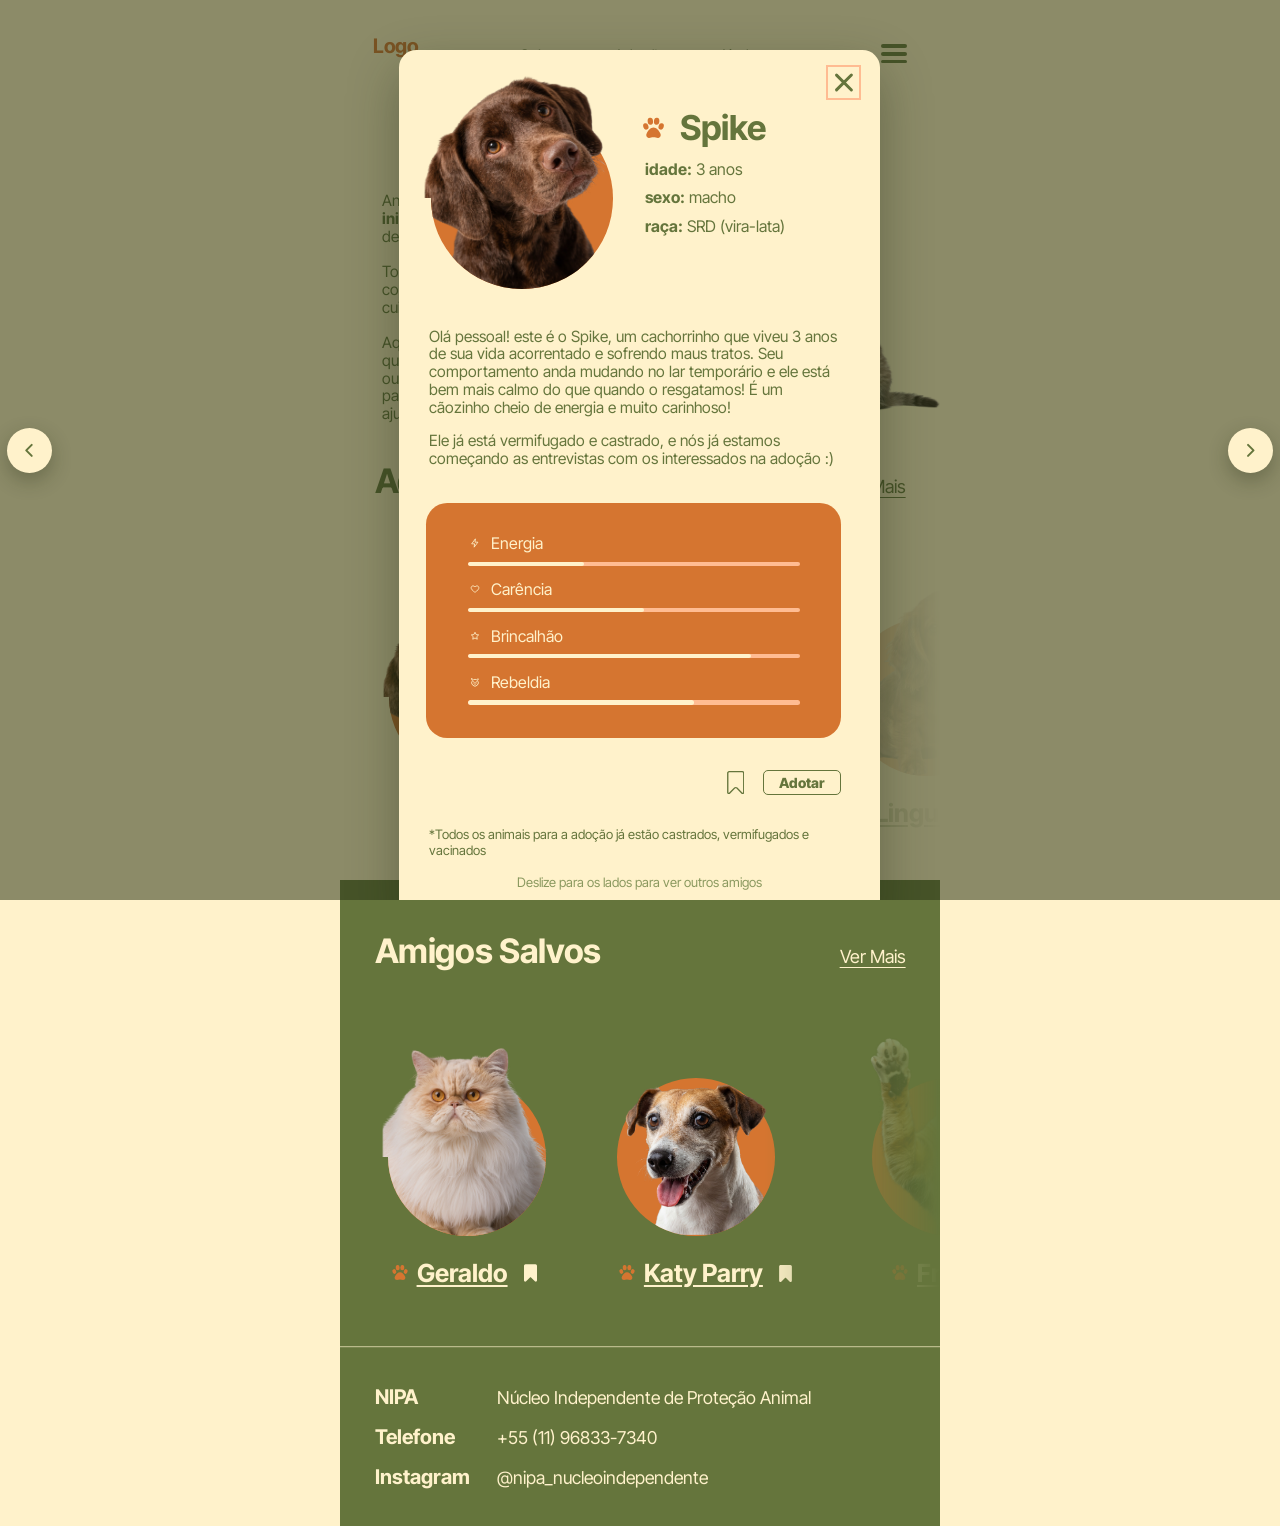
==== commit f3021ce8: "Animacoes de entrada, missao em tercos, linhas em sentidos opostos, logo laranja Co-Authored-By: Cla" ====
--- a/adocao.html
+++ b/adocao.html
@@ -17,6 +17,7 @@
   <link rel="preconnect" href="https://fonts.googleapis.com">
   <link rel="preconnect" href="https://fonts.gstatic.com" crossorigin>
   <link href="https://fonts.googleapis.com/css2?family=Inter+Tight:wght@400;700;800&display=swap" rel="stylesheet">
+  <script>if (!matchMedia("(prefers-reduced-motion: reduce)").matches) document.documentElement.classList.add("js-anim");</script>
   <link rel="stylesheet" href="css/style.css">
 </head>
 <body>
@@ -31,19 +32,19 @@
   </header>
 
   <main>
-    <h1 class="titulo-pag">Adoção</h1>
+    <h1 class="titulo-pag" data-anim="titulo">Adoção</h1>
     <section class="adocao-intro">
       <div class="adocao-texto">
-        <p>Antes de tudo, <strong>parabéns pela iniciativa!</strong> Adotar um animal é um gesto de cidadania, responsabilidade e amor.</p>
-        <p>Todo cão e gato merece uma família consciente, disposta a oferecer carinho, cuidado e respeito.</p>
-        <p>Aqui você encontra alguns dos animais que estão sob nossos cuidados, além de outros resgatados por protetores parceiros, cuja adoção também ajudamos a divulgar.</p>
+        <p data-anim="texto">Antes de tudo, <strong>parabéns pela iniciativa!</strong> Adotar um animal é um gesto de cidadania, responsabilidade e amor.</p>
+        <p data-anim="texto">Todo cão e gato merece uma família consciente, disposta a oferecer carinho, cuidado e respeito.</p>
+        <p data-anim="texto">Aqui você encontra alguns dos animais que estão sob nossos cuidados, além de outros resgatados por protetores parceiros, cuja adoção também ajudamos a divulgar.</p>
       </div>
       <img class="adocao-intro__img" data-som="ambos" src="assets/cao-e-gato.png" alt="Cachorro golden retriever abraçando um gatinho">
     </section>
 
     <section aria-labelledby="adote-titulo">
       <div class="secao-head secao-head--adote">
-        <h2 id="adote-titulo">Adote um amigo.</h2>
+        <h2 id="adote-titulo" data-anim="titulo">Adote um amigo.</h2>
         <a href="adote.html">Ver Mais</a>
       </div>
       <div class="grade" data-grade-adote></div>
@@ -51,7 +52,7 @@
 
     <section class="faixa-salvos" aria-labelledby="salvos-titulo">
       <div class="secao-head secao-head--salvos">
-        <h2 id="salvos-titulo">Amigos Salvos</h2>
+        <h2 id="salvos-titulo" data-anim="titulo">Amigos Salvos</h2>
         <a href="salvos.html">Ver Mais</a>
       </div>
       <div class="grade grade--salvos" data-grade-salvos></div>
@@ -71,6 +72,7 @@
   </div>
   <script src="js/sons.js"></script>
   <script src="js/main.js"></script>
+  <script src="js/animacoes.js"></script>
   <script src="js/dados.js"></script>
   <script src="js/folha.js"></script>
   <script src="js/adocao.js"></script>
--- a/css/style.css
+++ b/css/style.css
@@ -542,7 +542,6 @@
 }
 .bolha:nth-of-type(2) { width: 12.6rem; height: 12.6rem; background: var(--laranja); }
 /* Antes de aparecer na tela, as bolhas ficam "murchas" (depois entram com um pop) */
-.bolhas--espera .bolha { scale: 0; }
 .bolha:nth-of-type(3) { width: 13.4rem; height: 13.4rem; }
 .bolha__titulo { transition: transform .25s ease; }
 @media (hover: hover), (any-hover: hover), (pointer: fine) { .bolha:hover .bolha__titulo { transform: scale(1.08); } }
@@ -685,3 +684,68 @@
 .fact__verso strong { display: block; font-size: 2.4rem; line-height: 2.5rem; margin-bottom: 0.4rem; }
 @media (hover: hover), (any-hover: hover), (pointer: fine) { .fact:hover .fact__frente { background: rgba(255, 242, 203, .12); } }
 .fact:active .fact__giro { scale: .97; }
+
+/* =========================================================
+   RODADA 4: logo laranja, ícone salvar sem quadrado, fotos sem corte,
+   bolhas verdes em terços, animações de entrada
+   ========================================================= */
+
+/* Logo do header em laranja */
+.header__logo { color: var(--laranja); }
+
+/* Adoção: botão salvar só com o ícone (sem o quadrado) */
+.animal__salvar, .animal__salvar:hover, .animal__salvar:active, .animal__salvar:focus-visible {
+  border: 0; background: none; width: 2.2rem; height: 2.4rem; color: var(--c);
+}
+.animal__salvar .ico--salvar { width: 1.1rem; height: 1.45rem; transition: transform .2s ease; }
+@media (hover: hover), (any-hover: hover), (pointer: fine) { .animal__salvar:hover .ico--salvar { transform: scale(1.18); } }
+
+/* Fotos nas molduras: um pouco maiores e presas pela base, para que o "aperto"
+   nunca mostre a borda cortada da foto (e o recorte do círculo continua valendo) */
+.moldura img { transform-origin: 50% 100%; scale: 1.07; }
+
+/* Ajudar — remédios: caixa de texto mais estreita, longe da imagem */
+.ajuda--itens .grupo-texto { max-width: 23rem; }
+
+/* ---------- Missão e valores: todas verdes; bolhas abrem ocupando um terço ---------- */
+.bolhas { height: 40rem; }
+.bolha, .bolha:nth-of-type(2), .bolha:nth-of-type(3) { background: var(--verde); width: 12.2rem; height: 12.2rem; }
+.bolha:nth-of-type(2) { width: 11.6rem; height: 11.6rem; }
+.bolha--aberta { opacity: 0; pointer-events: none; }
+.missao-painel {
+  position: absolute; left: 0; right: 0; z-index: 5; height: calc(33.333% - 0.5rem);
+  background: var(--verde); color: var(--creme); border-radius: 1.6rem; padding: 1.8rem 4.4rem 1.8rem 2.2rem;
+  display: flex; flex-direction: column; justify-content: center;
+  transition: top .6s cubic-bezier(.22,1,.36,1);
+}
+.missao-painel h3 { font-size: 1.75rem; line-height: 2rem; }
+.missao-painel p { font-size: 1.16rem; line-height: 1.42rem; margin-top: 0.6rem; }
+.missao-painel__fechar { position: absolute; right: 1.5rem; top: 1.4rem; width: 1.9rem; height: 1.9rem; }
+.missao-painel__fechar::before, .missao-painel__fechar::after { content: ""; position: absolute; left: 0.1rem; right: 0.1rem; top: calc(50% - 0.11rem); height: 0.22rem; border-radius: 0.2rem; background: var(--creme); transform: rotate(45deg); }
+.missao-painel__fechar::after { transform: rotate(-45deg); }
+
+/* ---------- Animações de entrada ----------
+   Título: cada palavra fica dentro de uma "máscara" e sobe (como no site de referência:
+   máscara 100% → 0 em 2s e texto 110% → 0 em 1,5s, curva expo.out, 0,1s entre linhas). */
+:root { --expo: cubic-bezier(.16, 1, .3, 1); }
+.js-anim [data-anim]:not(.anim-pronto) { visibility: hidden; }
+.am { display: inline-block; overflow: hidden; vertical-align: top; padding: 0 0.06em 0.16em; margin: 0 -0.06em -0.16em; }
+.at { display: inline-block; }
+[data-anim].anim-pronto .am { transition: transform 2s var(--expo) calc(var(--b, 0s) + var(--i, 0) * .1s); }
+[data-anim].anim-pronto .at { transition: transform 1.5s var(--expo) calc(var(--b, 0s) + var(--i, 0) * .1s), opacity .6s ease calc(var(--b, 0s) + var(--i, 0) * .1s); }
+[data-anim].anim-pronto:not(.anim-entrou) .am { transform: translateY(100%); }
+[data-anim].anim-pronto:not(.anim-entrou) .at { transform: translateY(110%); }
+
+/* Correnteza: as linhas entram da esquerda para a direita, bem rápido */
+[data-anim="correnteza"].anim-pronto .am { overflow: visible; transition: none; transform: none; }
+[data-anim="correnteza"].anim-pronto .at { transition: transform .5s cubic-bezier(.2,.8,.2,1) calc(var(--b, 0s) + var(--i, 0) * .035s + var(--w, 0) * .004s), opacity .35s ease calc(var(--b, 0s) + var(--i, 0) * .035s + var(--w, 0) * .004s); }
+[data-anim="correnteza"].anim-pronto:not(.anim-entrou) .am { transform: none; }
+[data-anim="correnteza"].anim-pronto:not(.anim-entrou) .at { transform: translateX(-2rem); opacity: 0; }
+
+/* Blocos (botões, círculos, fotos): sobem de dentro de uma máscara invisível */
+[data-anim="bloco"].anim-pronto { transition: transform 1.5s var(--expo) var(--b, 0s), clip-path 1.5s var(--expo) var(--b, 0s), opacity .5s ease var(--b, 0s); }
+[data-anim="bloco"].anim-pronto:not(.anim-entrou) { transform: translateY(100%); clip-path: inset(0 0 100% 0); }
+
+/* Letras (o "LOGO" do Sobre): cada letra pula para o lugar */
+.letra { display: inline-block; }
+.bolhas--espera .bolha { scale: 0; }
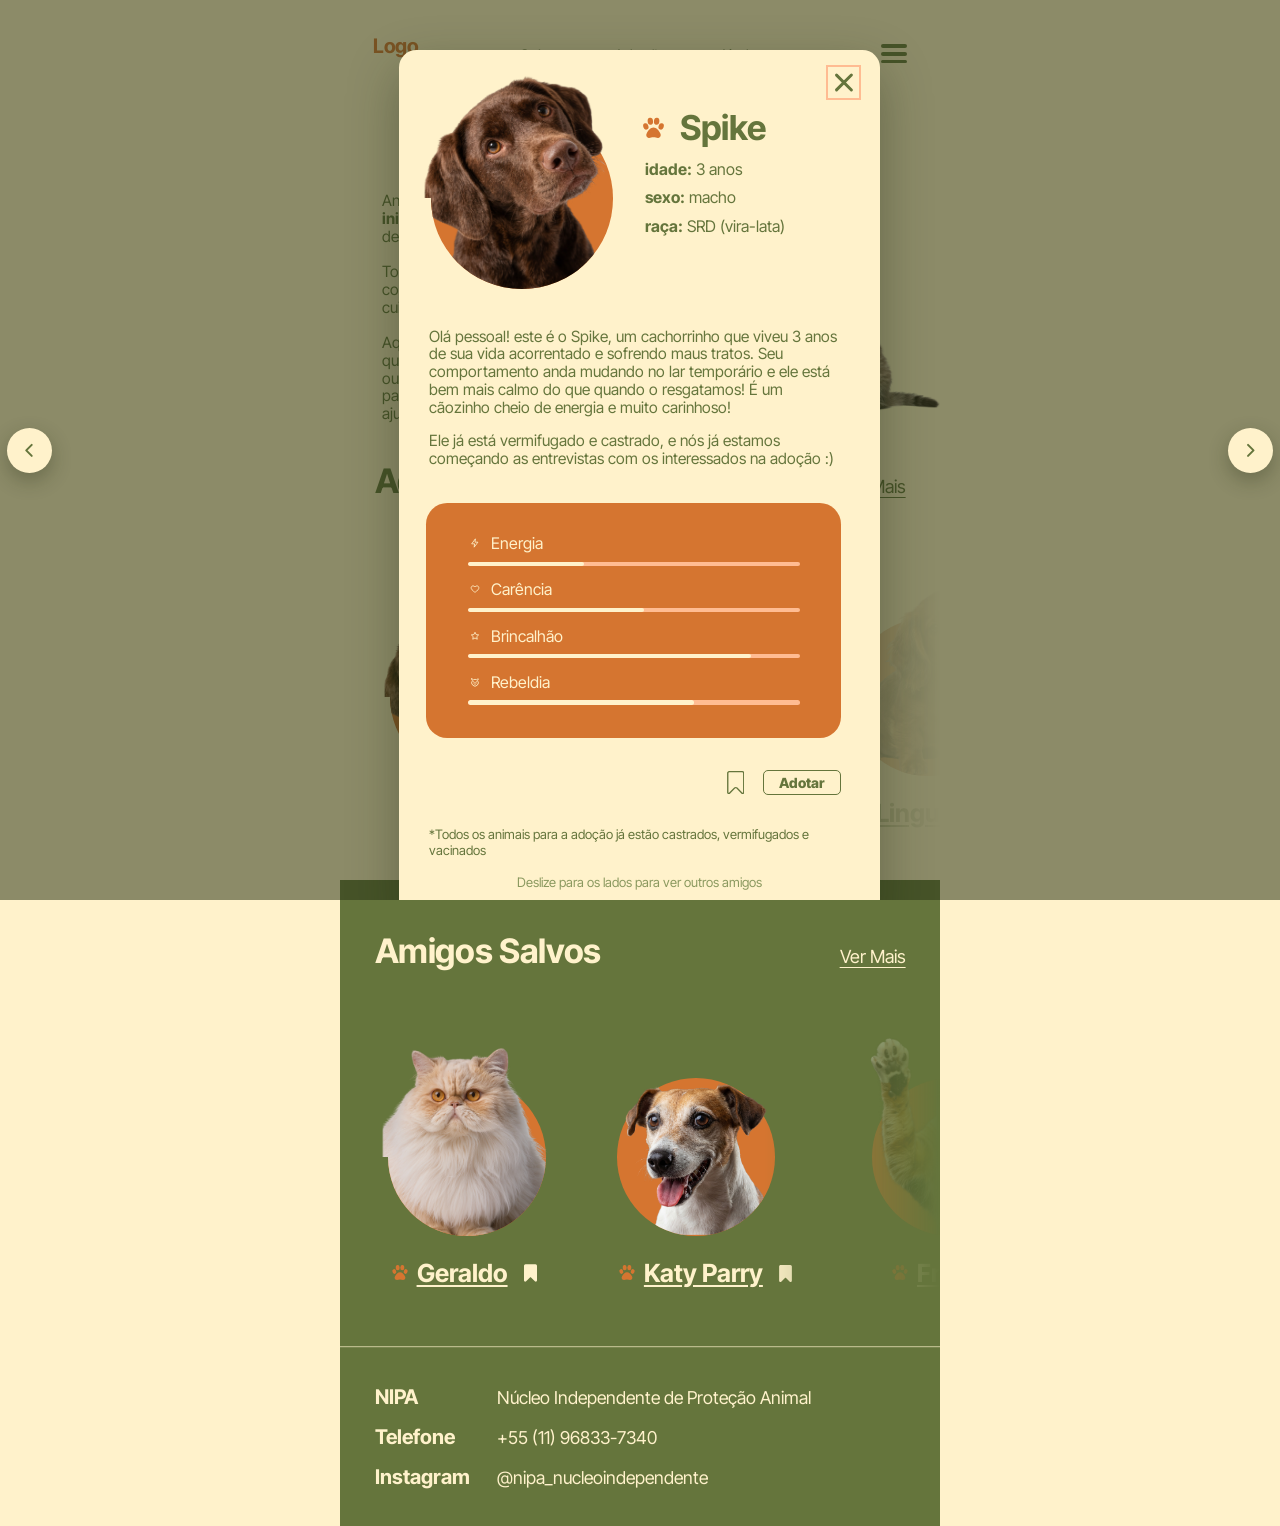
==== commit 4a93be26: "Logo e titulo do Sobre em correnteza, botoes sem animacao, texto da adocao de uma vez, quique ao sal" ====
--- a/adocao.html
+++ b/adocao.html
@@ -34,10 +34,10 @@
   <main>
     <h1 class="titulo-pag" data-anim="titulo">Adoção</h1>
     <section class="adocao-intro">
-      <div class="adocao-texto">
-        <p data-anim="texto">Antes de tudo, <strong>parabéns pela iniciativa!</strong> Adotar um animal é um gesto de cidadania, responsabilidade e amor.</p>
-        <p data-anim="texto">Todo cão e gato merece uma família consciente, disposta a oferecer carinho, cuidado e respeito.</p>
-        <p data-anim="texto">Aqui você encontra alguns dos animais que estão sob nossos cuidados, além de outros resgatados por protetores parceiros, cuja adoção também ajudamos a divulgar.</p>
+      <div class="adocao-texto" data-anim="texto">
+        <p>Antes de tudo, <strong>parabéns pela iniciativa!</strong> Adotar um animal é um gesto de cidadania, responsabilidade e amor.</p>
+        <p>Todo cão e gato merece uma família consciente, disposta a oferecer carinho, cuidado e respeito.</p>
+        <p>Aqui você encontra alguns dos animais que estão sob nossos cuidados, além de outros resgatados por protetores parceiros, cuja adoção também ajudamos a divulgar.</p>
       </div>
       <img class="adocao-intro__img" data-som="ambos" src="assets/cao-e-gato.png" alt="Cachorro golden retriever abraçando um gatinho">
     </section>
--- a/css/style.css
+++ b/css/style.css
@@ -749,3 +749,11 @@
 /* Letras (o "LOGO" do Sobre): cada letra pula para o lugar */
 .letra { display: inline-block; }
 .bolhas--espera .bolha { scale: 0; }
+
+/* ===== Rodada 5 ===== */
+.ca--espera { opacity: 0; }
+.ajuda--itens .grupo-texto { max-width: 27rem; }
+/* Adoção: o texto descritivo sobe todo de uma vez */
+.adocao-texto .am, .adocao-texto .at { --i: 0 !important; }
+/* Ajudar: título dos remédios mais largo, em 2 linhas */
+.ajuda--itens h2 { white-space: nowrap; margin-left: -14rem; }
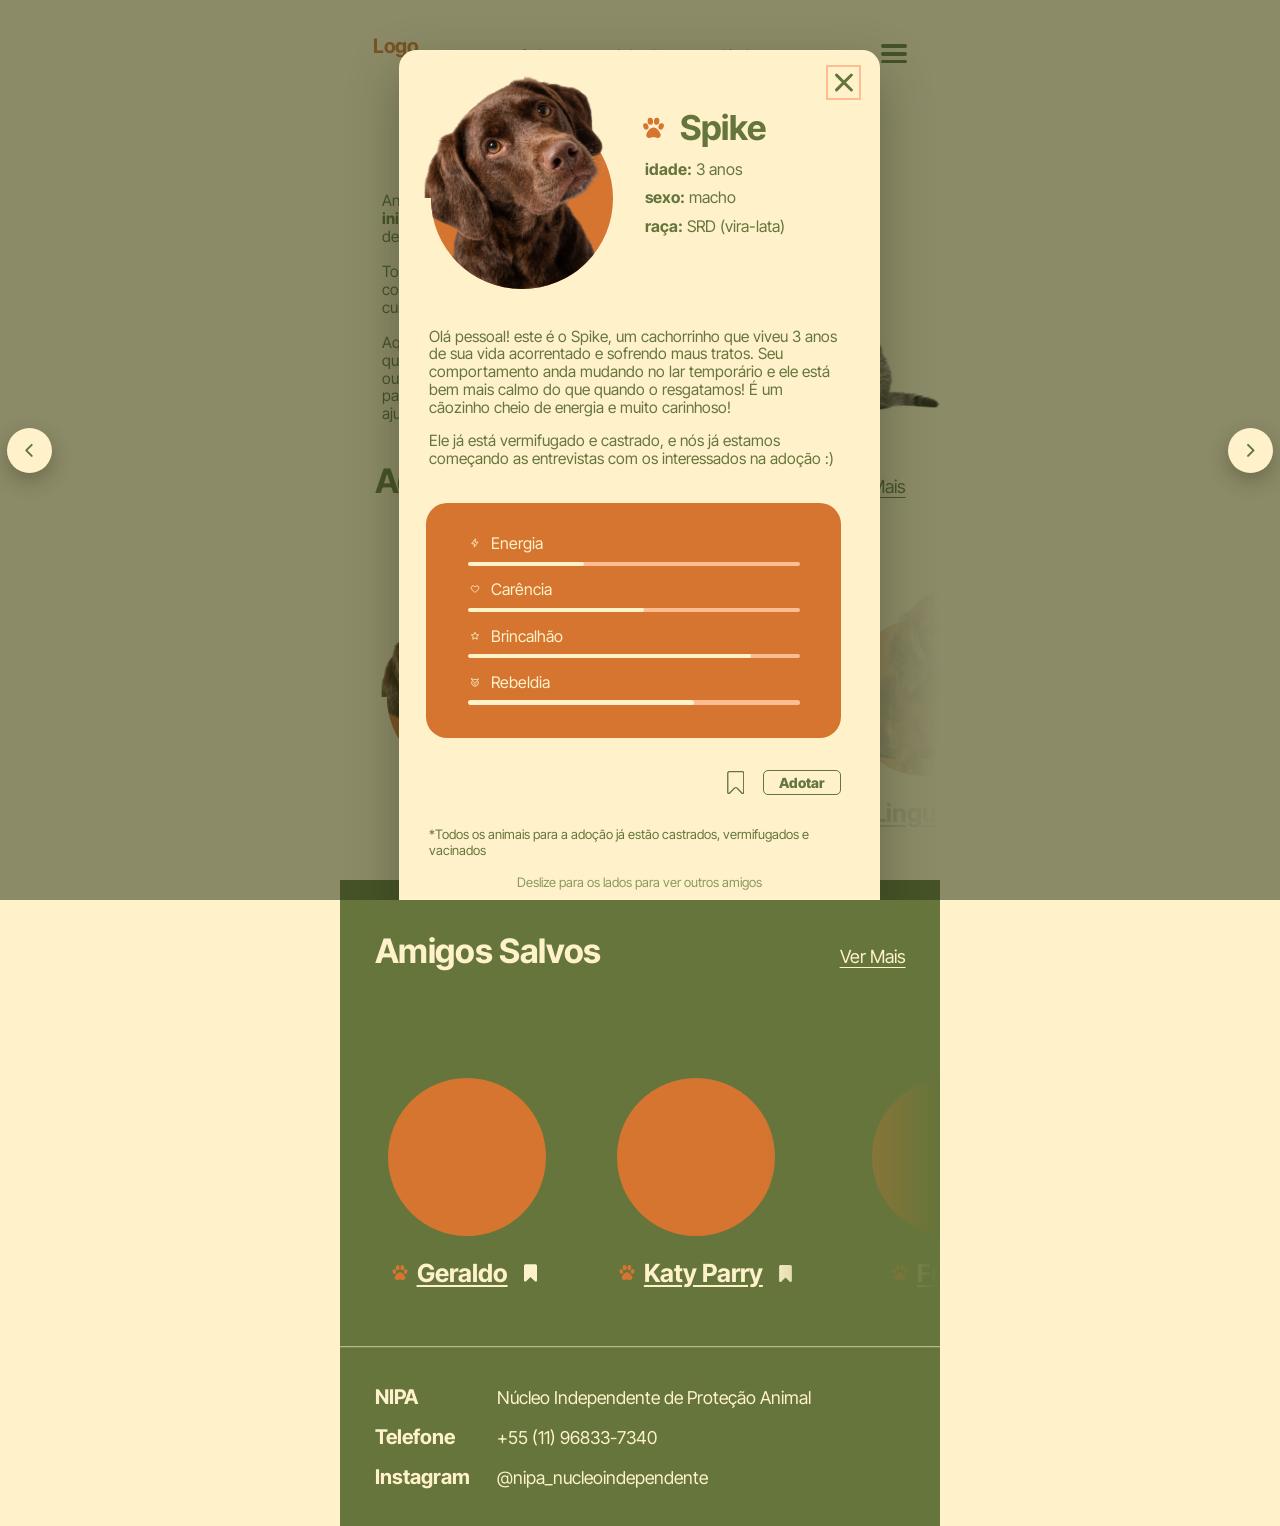
==== commit 49f84eec: "Sobre sobe suave, imagens surgem do horizonte, sem som ao abrir ficha, versao nos arquivos contra ca" ====
--- a/adocao.html
+++ b/adocao.html
@@ -18,7 +18,7 @@
   <link rel="preconnect" href="https://fonts.gstatic.com" crossorigin>
   <link href="https://fonts.googleapis.com/css2?family=Inter+Tight:wght@400;700;800&display=swap" rel="stylesheet">
   <script>if (!matchMedia("(prefers-reduced-motion: reduce)").matches) document.documentElement.classList.add("js-anim");</script>
-  <link rel="stylesheet" href="css/style.css">
+  <link rel="stylesheet" href="css/style.css?v=202611271717">
 </head>
 <body>
   <header class="header">
@@ -70,11 +70,11 @@
   <div class="folha-bg" data-folha-bg hidden>
     <div class="folha" role="dialog" aria-modal="true" aria-labelledby="folha-titulo" data-folha></div>
   </div>
-  <script src="js/sons.js"></script>
-  <script src="js/main.js"></script>
-  <script src="js/animacoes.js"></script>
-  <script src="js/dados.js"></script>
-  <script src="js/folha.js"></script>
-  <script src="js/adocao.js"></script>
+  <script src="js/sons.js?v=202611271717"></script>
+  <script src="js/main.js?v=202611271717"></script>
+  <script src="js/animacoes.js?v=202611271717"></script>
+  <script src="js/dados.js?v=202611271717"></script>
+  <script src="js/folha.js?v=202611271717"></script>
+  <script src="js/adocao.js?v=202611271717"></script>
 </body>
 </html>
--- a/css/style.css
+++ b/css/style.css
@@ -736,11 +736,9 @@
 [data-anim].anim-pronto:not(.anim-entrou) .am { transform: translateY(100%); }
 [data-anim].anim-pronto:not(.anim-entrou) .at { transform: translateY(110%); }
 
-/* Correnteza: as linhas entram da esquerda para a direita, bem rápido */
-[data-anim="correnteza"].anim-pronto .am { overflow: visible; transition: none; transform: none; }
-[data-anim="correnteza"].anim-pronto .at { transition: transform .5s cubic-bezier(.2,.8,.2,1) calc(var(--b, 0s) + var(--i, 0) * .035s + var(--w, 0) * .004s), opacity .35s ease calc(var(--b, 0s) + var(--i, 0) * .035s + var(--w, 0) * .004s); }
-[data-anim="correnteza"].anim-pronto:not(.anim-entrou) .am { transform: none; }
-[data-anim="correnteza"].anim-pronto:not(.anim-entrou) .at { transform: translateX(-2rem); opacity: 0; }
+/* Correnteza: o bloco inteiro sobe, bem suave (só transform/opacity = fluido no celular) */
+[data-anim="correnteza"].anim-pronto { transition: transform 1.3s var(--expo) var(--b, 0s), opacity .9s ease var(--b, 0s); }
+[data-anim="correnteza"].anim-pronto:not(.anim-entrou) { transform: translateY(2.4rem); opacity: 0; }
 
 /* Blocos (botões, círculos, fotos): sobem de dentro de uma máscara invisível */
 [data-anim="bloco"].anim-pronto { transition: transform 1.5s var(--expo) var(--b, 0s), clip-path 1.5s var(--expo) var(--b, 0s), opacity .5s ease var(--b, 0s); }
@@ -752,7 +750,7 @@
 
 /* ===== Rodada 5 ===== */
 .ca--espera { opacity: 0; }
-.ajuda--itens .grupo-texto { max-width: 27rem; }
+.ajuda--itens .grupo-texto { max-width: 30rem; }
 /* Adoção: o texto descritivo sobe todo de uma vez */
 .adocao-texto .am, .adocao-texto .at { --i: 0 !important; }
 /* Ajudar: título dos remédios mais largo, em 2 linhas */
